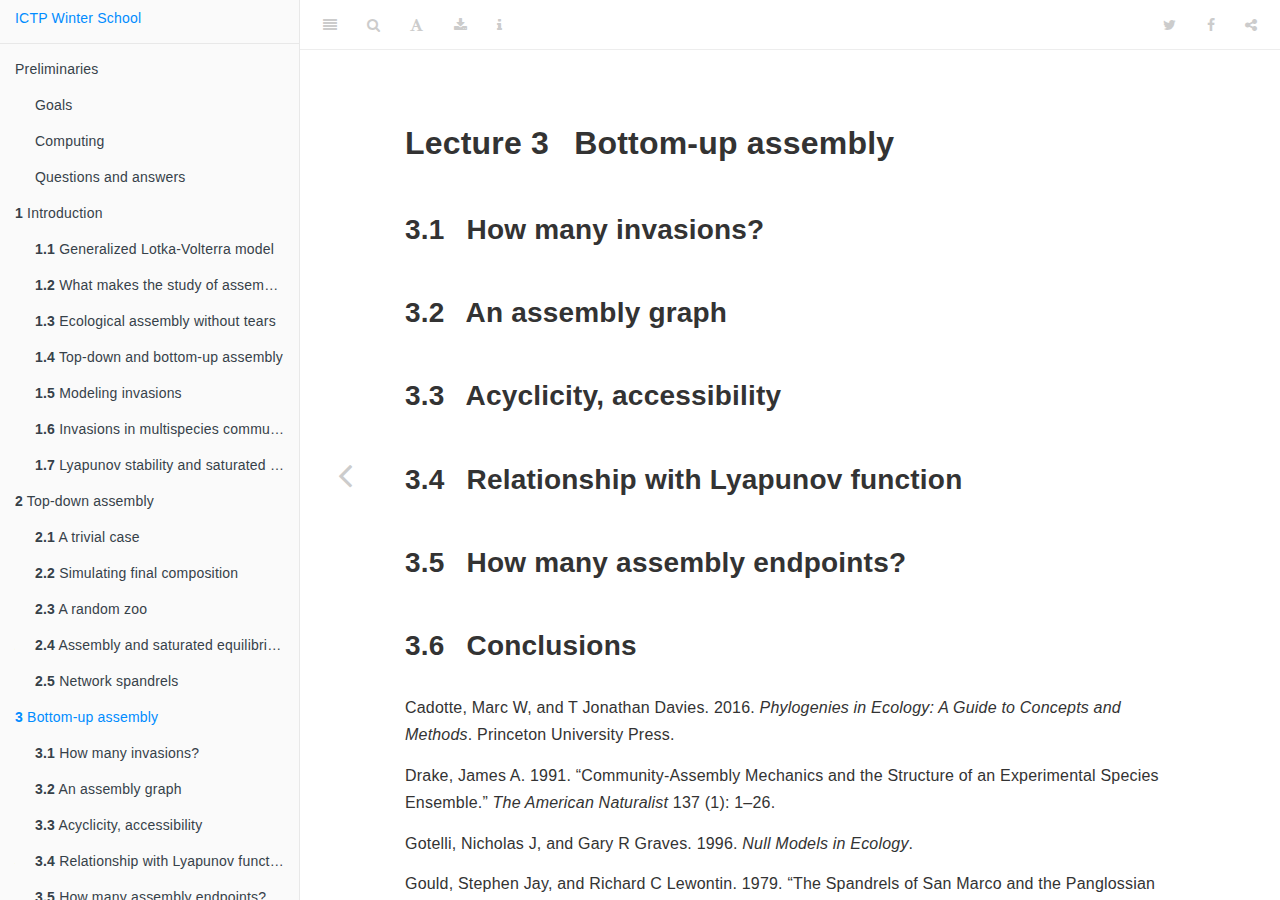
==== docs/bottom-up-assembly.html @ 62acf9df "Second lecture ready" ====
<!DOCTYPE html>
<html lang="" xml:lang="">
<head>

  <meta charset="utf-8" />
  <meta http-equiv="X-UA-Compatible" content="IE=edge" />
  <title>Lecture 3 Bottom-up assembly | Assembly of ecological communities: some theoretical explorations</title>
  <meta name="description" content="Lecture notes prepared for the ICTP Winter School on Quantitative Systems Biology: Quantitative Approaches in Ecosystem Ecology." />
  <meta name="generator" content="bookdown 0.18 and GitBook 2.6.7" />

  <meta property="og:title" content="Lecture 3 Bottom-up assembly | Assembly of ecological communities: some theoretical explorations" />
  <meta property="og:type" content="book" />
  
  
  <meta property="og:description" content="Lecture notes prepared for the ICTP Winter School on Quantitative Systems Biology: Quantitative Approaches in Ecosystem Ecology." />
  

  <meta name="twitter:card" content="summary" />
  <meta name="twitter:title" content="Lecture 3 Bottom-up assembly | Assembly of ecological communities: some theoretical explorations" />
  
  <meta name="twitter:description" content="Lecture notes prepared for the ICTP Winter School on Quantitative Systems Biology: Quantitative Approaches in Ecosystem Ecology." />
  

<meta name="author" content="Stefano Allesina" />


<meta name="date" content="2020-11-29" />

  <meta name="viewport" content="width=device-width, initial-scale=1" />
  <meta name="apple-mobile-web-app-capable" content="yes" />
  <meta name="apple-mobile-web-app-status-bar-style" content="black" />
  
  
<link rel="prev" href="top-down-assembly.html"/>

<script src="libs/jquery-2.2.3/jquery.min.js"></script>
<link href="libs/gitbook-2.6.7/css/style.css" rel="stylesheet" />
<link href="libs/gitbook-2.6.7/css/plugin-table.css" rel="stylesheet" />
<link href="libs/gitbook-2.6.7/css/plugin-bookdown.css" rel="stylesheet" />
<link href="libs/gitbook-2.6.7/css/plugin-highlight.css" rel="stylesheet" />
<link href="libs/gitbook-2.6.7/css/plugin-search.css" rel="stylesheet" />
<link href="libs/gitbook-2.6.7/css/plugin-fontsettings.css" rel="stylesheet" />
<link href="libs/gitbook-2.6.7/css/plugin-clipboard.css" rel="stylesheet" />











<style type="text/css">
code.sourceCode > span { display: inline-block; line-height: 1.25; }
code.sourceCode > span { color: inherit; text-decoration: inherit; }
code.sourceCode > span:empty { height: 1.2em; }
.sourceCode { overflow: visible; }
code.sourceCode { white-space: pre; position: relative; }
pre.sourceCode { margin: 0; }
@media screen {
div.sourceCode { overflow: auto; }
}
@media print {
code.sourceCode { white-space: pre-wrap; }
code.sourceCode > span { text-indent: -5em; padding-left: 5em; }
}
pre.numberSource code
  { counter-reset: source-line 0; }
pre.numberSource code > span
  { position: relative; left: -4em; counter-increment: source-line; }
pre.numberSource code > span > a:first-child::before
  { content: counter(source-line);
    position: relative; left: -1em; text-align: right; vertical-align: baseline;
    border: none; display: inline-block;
    -webkit-touch-callout: none; -webkit-user-select: none;
    -khtml-user-select: none; -moz-user-select: none;
    -ms-user-select: none; user-select: none;
    padding: 0 4px; width: 4em;
    color: #aaaaaa;
  }
pre.numberSource { margin-left: 3em; border-left: 1px solid #aaaaaa;  padding-left: 4px; }
div.sourceCode
  {   }
@media screen {
code.sourceCode > span > a:first-child::before { text-decoration: underline; }
}
code span.al { color: #ff0000; font-weight: bold; } /* Alert */
code span.an { color: #60a0b0; font-weight: bold; font-style: italic; } /* Annotation */
code span.at { color: #7d9029; } /* Attribute */
code span.bn { color: #40a070; } /* BaseN */
code span.bu { } /* BuiltIn */
code span.cf { color: #007020; font-weight: bold; } /* ControlFlow */
code span.ch { color: #4070a0; } /* Char */
code span.cn { color: #880000; } /* Constant */
code span.co { color: #60a0b0; font-style: italic; } /* Comment */
code span.cv { color: #60a0b0; font-weight: bold; font-style: italic; } /* CommentVar */
code span.do { color: #ba2121; font-style: italic; } /* Documentation */
code span.dt { color: #902000; } /* DataType */
code span.dv { color: #40a070; } /* DecVal */
code span.er { color: #ff0000; font-weight: bold; } /* Error */
code span.ex { } /* Extension */
code span.fl { color: #40a070; } /* Float */
code span.fu { color: #06287e; } /* Function */
code span.im { } /* Import */
code span.in { color: #60a0b0; font-weight: bold; font-style: italic; } /* Information */
code span.kw { color: #007020; font-weight: bold; } /* Keyword */
code span.op { color: #666666; } /* Operator */
code span.ot { color: #007020; } /* Other */
code span.pp { color: #bc7a00; } /* Preprocessor */
code span.sc { color: #4070a0; } /* SpecialChar */
code span.ss { color: #bb6688; } /* SpecialString */
code span.st { color: #4070a0; } /* String */
code span.va { color: #19177c; } /* Variable */
code span.vs { color: #4070a0; } /* VerbatimString */
code span.wa { color: #60a0b0; font-weight: bold; font-style: italic; } /* Warning */
</style>

<link rel="stylesheet" href="style.css" type="text/css" />
</head>

<body>



  <div class="book without-animation with-summary font-size-2 font-family-1" data-basepath=".">

    <div class="book-summary">
      <nav role="navigation">

<ul class="summary">
<li><a href="./">ICTP Winter School</a></li>

<li class="divider"></li>
<li class="chapter" data-level="" data-path="index.html"><a href="index.html"><i class="fa fa-check"></i>Preliminaries</a><ul>
<li class="chapter" data-level="" data-path="index.html"><a href="index.html#goals"><i class="fa fa-check"></i>Goals</a></li>
<li class="chapter" data-level="" data-path="index.html"><a href="index.html#computing"><i class="fa fa-check"></i>Computing</a></li>
<li class="chapter" data-level="" data-path="index.html"><a href="index.html#questions-and-answers"><i class="fa fa-check"></i>Questions and answers</a></li>
</ul></li>
<li class="chapter" data-level="1" data-path="intro.html"><a href="intro.html"><i class="fa fa-check"></i><b>1</b> Introduction</a><ul>
<li class="chapter" data-level="1.1" data-path="intro.html"><a href="intro.html#generalized-lotka-volterra-model"><i class="fa fa-check"></i><b>1.1</b> Generalized Lotka-Volterra model</a><ul>
<li class="chapter" data-level="1.1.1" data-path="intro.html"><a href="intro.html#coexistence-equilibrium"><i class="fa fa-check"></i><b>1.1.1</b> Coexistence equilibrium</a></li>
<li class="chapter" data-level="1.1.2" data-path="intro.html"><a href="intro.html#local-stability-of-the-coexistence-equilibrium"><i class="fa fa-check"></i><b>1.1.2</b> Local Stability of the coexistence equilibrium</a></li>
<li class="chapter" data-level="1.1.3" data-path="intro.html"><a href="intro.html#the-equilibrium-is-the-time-average"><i class="fa fa-check"></i><b>1.1.3</b> The equilibrium is the time-average</a></li>
<li class="chapter" data-level="1.1.4" data-path="intro.html"><a href="intro.html#lyapunov-diagonal-stability-and-global-stability"><i class="fa fa-check"></i><b>1.1.4</b> Lyapunov diagonal stability and global stability</a></li>
</ul></li>
<li class="chapter" data-level="1.2" data-path="intro.html"><a href="intro.html#what-makes-the-study-of-assembly-difficult"><i class="fa fa-check"></i><b>1.2</b> What makes the study of assembly difficult?</a></li>
<li class="chapter" data-level="1.3" data-path="intro.html"><a href="intro.html#ecological-assembly-without-tears"><i class="fa fa-check"></i><b>1.3</b> Ecological assembly without tears</a></li>
<li class="chapter" data-level="1.4" data-path="intro.html"><a href="intro.html#top-down-and-bottom-up-assembly"><i class="fa fa-check"></i><b>1.4</b> Top-down and bottom-up assembly</a></li>
<li class="chapter" data-level="1.5" data-path="intro.html"><a href="intro.html#modeling-invasions"><i class="fa fa-check"></i><b>1.5</b> Modeling invasions</a></li>
<li class="chapter" data-level="1.6" data-path="intro.html"><a href="intro.html#invasions-in-multispecies-communities"><i class="fa fa-check"></i><b>1.6</b> Invasions in multispecies communities</a></li>
<li class="chapter" data-level="1.7" data-path="intro.html"><a href="intro.html#lyapunov-stability-and-saturated-equilibria"><i class="fa fa-check"></i><b>1.7</b> Lyapunov stability and saturated equilibria</a></li>
</ul></li>
<li class="chapter" data-level="2" data-path="top-down-assembly.html"><a href="top-down-assembly.html"><i class="fa fa-check"></i><b>2</b> Top-down assembly</a><ul>
<li class="chapter" data-level="2.1" data-path="top-down-assembly.html"><a href="top-down-assembly.html#a-trivial-case"><i class="fa fa-check"></i><b>2.1</b> A trivial case</a></li>
<li class="chapter" data-level="2.2" data-path="top-down-assembly.html"><a href="top-down-assembly.html#simulating-final-composition"><i class="fa fa-check"></i><b>2.2</b> Simulating final composition</a></li>
<li class="chapter" data-level="2.3" data-path="top-down-assembly.html"><a href="top-down-assembly.html#a-random-zoo"><i class="fa fa-check"></i><b>2.3</b> A random zoo</a></li>
<li class="chapter" data-level="2.4" data-path="top-down-assembly.html"><a href="top-down-assembly.html#assembly-and-saturated-equilibrium"><i class="fa fa-check"></i><b>2.4</b> Assembly and saturated equilibrium</a></li>
<li class="chapter" data-level="2.5" data-path="top-down-assembly.html"><a href="top-down-assembly.html#network-spandrels"><i class="fa fa-check"></i><b>2.5</b> Network spandrels</a></li>
</ul></li>
<li class="chapter" data-level="3" data-path="bottom-up-assembly.html"><a href="bottom-up-assembly.html"><i class="fa fa-check"></i><b>3</b> Bottom-up assembly</a><ul>
<li class="chapter" data-level="3.1" data-path="bottom-up-assembly.html"><a href="bottom-up-assembly.html#how-many-invasions"><i class="fa fa-check"></i><b>3.1</b> How many invasions?</a></li>
<li class="chapter" data-level="3.2" data-path="bottom-up-assembly.html"><a href="bottom-up-assembly.html#an-assembly-graph"><i class="fa fa-check"></i><b>3.2</b> An assembly graph</a></li>
<li class="chapter" data-level="3.3" data-path="bottom-up-assembly.html"><a href="bottom-up-assembly.html#acyclicity-accessibility"><i class="fa fa-check"></i><b>3.3</b> Acyclicity, accessibility</a></li>
<li class="chapter" data-level="3.4" data-path="bottom-up-assembly.html"><a href="bottom-up-assembly.html#relationship-with-lyapunov-function"><i class="fa fa-check"></i><b>3.4</b> Relationship with Lyapunov function</a></li>
<li class="chapter" data-level="3.5" data-path="bottom-up-assembly.html"><a href="bottom-up-assembly.html#how-many-assembly-endpoints"><i class="fa fa-check"></i><b>3.5</b> How many assembly endpoints?</a></li>
<li class="chapter" data-level="3.6" data-path="bottom-up-assembly.html"><a href="bottom-up-assembly.html#conclusions"><i class="fa fa-check"></i><b>3.6</b> Conclusions</a></li>
</ul></li>
<li class="divider"></li>
<li><a href="https://github.com/rstudio/bookdown" target="blank">Published with bookdown</a></li>

</ul>

      </nav>
    </div>

    <div class="book-body">
      <div class="body-inner">
        <div class="book-header" role="navigation">
          <h1>
            <i class="fa fa-circle-o-notch fa-spin"></i><a href="./">Assembly of ecological communities: some theoretical explorations</a>
          </h1>
        </div>

        <div class="page-wrapper" tabindex="-1" role="main">
          <div class="page-inner">

            <section class="normal" id="section-">
<div id="bottom-up-assembly" class="section level1">
<h1><span class="header-section-number">Lecture 3</span> Bottom-up assembly</h1>
<div id="how-many-invasions" class="section level2">
<h2><span class="header-section-number">3.1</span> How many invasions?</h2>
</div>
<div id="an-assembly-graph" class="section level2">
<h2><span class="header-section-number">3.2</span> An assembly graph</h2>
</div>
<div id="acyclicity-accessibility" class="section level2">
<h2><span class="header-section-number">3.3</span> Acyclicity, accessibility</h2>
</div>
<div id="relationship-with-lyapunov-function" class="section level2">
<h2><span class="header-section-number">3.4</span> Relationship with Lyapunov function</h2>
</div>
<div id="how-many-assembly-endpoints" class="section level2">
<h2><span class="header-section-number">3.5</span> How many assembly endpoints?</h2>
</div>
<div id="conclusions" class="section level2">
<h2><span class="header-section-number">3.6</span> Conclusions</h2>

<div id="refs" class="references">
<div>
<p>Cadotte, Marc W, and T Jonathan Davies. 2016. <em>Phylogenies in Ecology: A Guide to Concepts and Methods</em>. Princeton University Press.</p>
</div>
<div>
<p>Drake, James A. 1991. “Community-Assembly Mechanics and the Structure of an Experimental Species Ensemble.” <em>The American Naturalist</em> 137 (1): 1–26.</p>
</div>
<div>
<p>Gotelli, Nicholas J, and Gary R Graves. 1996. <em>Null Models in Ecology</em>.</p>
</div>
<div>
<p>Gould, Stephen Jay, and Richard C Lewontin. 1979. “The Spandrels of San Marco and the Panglossian Paradigm: A Critique of the Adaptationist Programme.” <em>Proceedings of the Royal Society of London. Series B. Biological Sciences</em> 205 (1161): 581–98.</p>
</div>
<div>
<p>Hofbauer, Josef, and Karl Sigmund. 1998. <em>Evolutionary Games and Population Dynamics</em>. Cambridge University Press.</p>
</div>
<div>
<p>Hubbell, Stephen P. 2001. <em>The Unified Neutral Theory of Biodiversity and Biogeography</em>. Vol. 32. Princeton University Press.</p>
</div>
<div>
<p>Law, Richard, and R Daniel Morton. 1996. “Permanence and the Assembly of Ecological Communities.” <em>Ecology</em> 77 (3): 762–75.</p>
</div>
<div>
<p>Maynard, Daniel S, Carlos A Serván, and Stefano Allesina. 2018. “Network Spandrels Reflect Ecological Assembly.” <em>Ecology Letters</em> 21 (3): 324–34.</p>
</div>
<div>
<p>Morton, R Daniel, Richard Law, Stuart L Pimm, and James A Drake. 1996. “On Models for Assembling Ecological Communities.” <em>Oikos</em>, 493–99.</p>
</div>
<div>
<p>Serván, Carlos A, and Stefano Allesina. 2020. “Tractable Models of Ecological Assembly.” <em>bioRxiv</em>.</p>
</div>
<div>
<p>Serván, Carlos A, José A Capitán, Jacopo Grilli, Kent E Morrison, and Stefano Allesina. 2018. “Coexistence of Many Species in Random Ecosystems.” <em>Nature Ecology &amp; Evolution</em> 2 (8): 1237.</p>
</div>
<div>
<p>Solé, Ricard V, and Sergi Valverde. 2006. “Are Network Motifs the Spandrels of Cellular Complexity?” <em>Trends in Ecology &amp; Evolution</em> 21 (8): 419–22.</p>
</div>
</div>
</div>
</div>
            </section>

          </div>
        </div>
      </div>
<a href="top-down-assembly.html" class="navigation navigation-prev navigation-unique" aria-label="Previous page"><i class="fa fa-angle-left"></i></a>

    </div>
  </div>
<script src="libs/gitbook-2.6.7/js/app.min.js"></script>
<script src="libs/gitbook-2.6.7/js/lunr.js"></script>
<script src="libs/gitbook-2.6.7/js/clipboard.min.js"></script>
<script src="libs/gitbook-2.6.7/js/plugin-search.js"></script>
<script src="libs/gitbook-2.6.7/js/plugin-sharing.js"></script>
<script src="libs/gitbook-2.6.7/js/plugin-fontsettings.js"></script>
<script src="libs/gitbook-2.6.7/js/plugin-bookdown.js"></script>
<script src="libs/gitbook-2.6.7/js/jquery.highlight.js"></script>
<script src="libs/gitbook-2.6.7/js/plugin-clipboard.js"></script>
<script>
gitbook.require(["gitbook"], function(gitbook) {
gitbook.start({
"sharing": {
"github": false,
"facebook": true,
"twitter": true,
"linkedin": false,
"weibo": false,
"instapaper": false,
"vk": false,
"all": ["facebook", "twitter", "linkedin", "weibo", "instapaper"]
},
"fontsettings": {
"theme": "white",
"family": "sans",
"size": 2
},
"edit": {
"link": null,
"text": null
},
"history": {
"link": null,
"text": null
},
"view": {
"link": null,
"text": null
},
"download": ["ICTP_Winter_School.pdf", "ICTP_Winter_School.epub"],
"toc": {
"collapse": "subsection"
}
});
});
</script>

<!-- dynamically load mathjax for compatibility with self-contained -->
<script>
  (function () {
    var script = document.createElement("script");
    script.type = "text/javascript";
    var src = "true";
    if (src === "" || src === "true") src = "https://mathjax.rstudio.com/latest/MathJax.js?config=TeX-MML-AM_CHTML";
    if (location.protocol !== "file:")
      if (/^https?:/.test(src))
        src = src.replace(/^https?:/, '');
    script.src = src;
    document.getElementsByTagName("head")[0].appendChild(script);
  })();
</script>
</body>

</html>
---- docs/libs/gitbook-2.6.7/css/style.css ----
/*! normalize.css v2.1.0 | MIT License | git.io/normalize */img,legend{border:0}*,.fa{-webkit-font-smoothing:antialiased}.fa-ul>li,sub,sup{position:relative}.book .book-body .page-wrapper .page-inner section.normal hr:after,.book-langs-index .inner .languages:after,.buttons:after,.dropdown-menu .buttons:after{clear:both}body,html{-ms-text-size-adjust:100%;-webkit-text-size-adjust:100%}article,aside,details,figcaption,figure,footer,header,hgroup,main,nav,section,summary{display:block}audio,canvas,video{display:inline-block}.hidden,[hidden]{display:none}audio:not([controls]){display:none;height:0}html{font-family:sans-serif}body,figure{margin:0}a:focus{outline:dotted thin}a:active,a:hover{outline:0}h1{font-size:2em;margin:.67em 0}abbr[title]{border-bottom:1px dotted}b,strong{font-weight:700}dfn{font-style:italic}hr{-moz-box-sizing:content-box;box-sizing:content-box;height:0}mark{background:#ff0;color:#000}code,kbd,pre,samp{font-family:monospace,serif;font-size:1em}pre{white-space:pre-wrap}q{quotes:"\201C" "\201D" "\2018" "\2019"}small{font-size:80%}sub,sup{font-size:75%;line-height:0;vertical-align:baseline}sup{top:-.5em}sub{bottom:-.25em}svg:not(:root){overflow:hidden}fieldset{border:1px solid silver;margin:0 2px;padding:.35em .625em .75em}legend{padding:0}button,input,select,textarea{font-family:inherit;font-size:100%;margin:0}button,input{line-height:normal}button,select{text-transform:none}button,html input[type=button],input[type=reset],input[type=submit]{-webkit-appearance:button;cursor:pointer}button[disabled],html input[disabled]{cursor:default}input[type=checkbox],input[type=radio]{box-sizing:border-box;padding:0}input[type=search]{-webkit-appearance:textfield;-moz-box-sizing:content-box;-webkit-box-sizing:content-box;box-sizing:content-box}input[type=search]::-webkit-search-cancel-button{margin-right:10px;}button::-moz-focus-inner,input::-moz-focus-inner{border:0;padding:0}textarea{overflow:auto;vertical-align:top}table{border-collapse:collapse;border-spacing:0}/*!
 * Preboot v2
 *
 * Open sourced under MIT license by @mdo.
 * Some variables and mixins from Bootstrap (Apache 2 license).
 */.link-inherit,.link-inherit:focus,.link-inherit:hover{color:inherit}.fa,.fa-stack{display:inline-block}/*!
 *  Font Awesome 4.1.0 by @davegandy - http://fontawesome.io - @fontawesome
 *  License - http://fontawesome.io/license (Font: SIL OFL 1.1, CSS: MIT License)
 */@font-face{font-family:FontAwesome;src:url(./fontawesome/fontawesome-webfont.ttf?v=4.1.0) format('truetype');font-weight:400;font-style:normal}.fa{font-family:FontAwesome;font-style:normal;font-weight:400;line-height:1;-moz-osx-font-smoothing:grayscale}.book .book-header,.book .book-summary{font-family:"Helvetica Neue",Helvetica,Arial,sans-serif}.fa-lg{font-size:1.33333333em;line-height:.75em;vertical-align:-15%}.fa-2x{font-size:2em}.fa-3x{font-size:3em}.fa-4x{font-size:4em}.fa-5x{font-size:5em}.fa-fw{width:1.28571429em;text-align:center}.fa-ul{padding-left:0;margin-left:2.14285714em;list-style-type:none}.fa-li{position:absolute;left:-2.14285714em;width:2.14285714em;top:.14285714em;text-align:center}.fa-li.fa-lg{left:-1.85714286em}.fa-border{padding:.2em .25em .15em;border:.08em solid #eee;border-radius:.1em}.pull-right{float:right}.pull-left{float:left}.fa.pull-left{margin-right:.3em}.fa.pull-right{margin-left:.3em}.fa-spin{-webkit-animation:spin 2s infinite linear;-moz-animation:spin 2s infinite linear;-o-animation:spin 2s infinite linear;animation:spin 2s infinite linear}@-moz-keyframes spin{0%{-moz-transform:rotate(0)}100%{-moz-transform:rotate(359deg)}}@-webkit-keyframes spin{0%{-webkit-transform:rotate(0)}100%{-webkit-transform:rotate(359deg)}}@-o-keyframes spin{0%{-o-transform:rotate(0)}100%{-o-transform:rotate(359deg)}}@keyframes spin{0%{-webkit-transform:rotate(0);transform:rotate(0)}100%{-webkit-transform:rotate(359deg);transform:rotate(359deg)}}.fa-rotate-90{filter:progid:DXImageTransform.Microsoft.BasicImage(rotation=1);-webkit-transform:rotate(90deg);-moz-transform:rotate(90deg);-ms-transform:rotate(90deg);-o-transform:rotate(90deg);transform:rotate(90deg)}.fa-rotate-180{filter:progid:DXImageTransform.Microsoft.BasicImage(rotation=2);-webkit-transform:rotate(180deg);-moz-transform:rotate(180deg);-ms-transform:rotate(180deg);-o-transform:rotate(180deg);transform:rotate(180deg)}.fa-rotate-270{filter:progid:DXImageTransform.Microsoft.BasicImage(rotation=3);-webkit-transform:rotate(270deg);-moz-transform:rotate(270deg);-ms-transform:rotate(270deg);-o-transform:rotate(270deg);transform:rotate(270deg)}.fa-flip-horizontal{filter:progid:DXImageTransform.Microsoft.BasicImage(rotation=0, mirror=1);-webkit-transform:scale(-1,1);-moz-transform:scale(-1,1);-ms-transform:scale(-1,1);-o-transform:scale(-1,1);transform:scale(-1,1)}.fa-flip-vertical{filter:progid:DXImageTransform.Microsoft.BasicImage(rotation=2, mirror=1);-webkit-transform:scale(1,-1);-moz-transform:scale(1,-1);-ms-transform:scale(1,-1);-o-transform:scale(1,-1);transform:scale(1,-1)}.fa-stack{position:relative;width:2em;height:2em;line-height:2em;vertical-align:middle}.fa-stack-1x,.fa-stack-2x{position:absolute;left:0;width:100%;text-align:center}.fa-stack-1x{line-height:inherit}.fa-stack-2x{font-size:2em}.fa-inverse{color:#fff}.fa-glass:before{content:"\f000"}.fa-music:before{content:"\f001"}.fa-search:before{content:"\f002"}.fa-envelope-o:before{content:"\f003"}.fa-heart:before{content:"\f004"}.fa-star:before{content:"\f005"}.fa-star-o:before{content:"\f006"}.fa-user:before{content:"\f007"}.fa-film:before{content:"\f008"}.fa-th-large:before{content:"\f009"}.fa-th:before{content:"\f00a"}.fa-th-list:before{content:"\f00b"}.fa-check:before{content:"\f00c"}.fa-times:before{content:"\f00d"}.fa-search-plus:before{content:"\f00e"}.fa-search-minus:before{content:"\f010"}.fa-power-off:before{content:"\f011"}.fa-signal:before{content:"\f012"}.fa-cog:before,.fa-gear:before{content:"\f013"}.fa-trash-o:before{content:"\f014"}.fa-home:before{content:"\f015"}.fa-file-o:before{content:"\f016"}.fa-clock-o:before{content:"\f017"}.fa-road:before{content:"\f018"}.fa-download:before{content:"\f019"}.fa-arrow-circle-o-down:before{content:"\f01a"}.fa-arrow-circle-o-up:before{content:"\f01b"}.fa-inbox:before{content:"\f01c"}.fa-play-circle-o:before{content:"\f01d"}.fa-repeat:before,.fa-rotate-right:before{content:"\f01e"}.fa-refresh:before{content:"\f021"}.fa-list-alt:before{content:"\f022"}.fa-lock:before{content:"\f023"}.fa-flag:before{content:"\f024"}.fa-headphones:before{content:"\f025"}.fa-volume-off:before{content:"\f026"}.fa-volume-down:before{content:"\f027"}.fa-volume-up:before{content:"\f028"}.fa-qrcode:before{content:"\f029"}.fa-barcode:before{content:"\f02a"}.fa-tag:before{content:"\f02b"}.fa-tags:before{content:"\f02c"}.fa-book:before{content:"\f02d"}.fa-bookmark:before{content:"\f02e"}.fa-print:before{content:"\f02f"}.fa-camera:before{content:"\f030"}.fa-font:before{content:"\f031"}.fa-bold:before{content:"\f032"}.fa-italic:before{content:"\f033"}.fa-text-height:before{content:"\f034"}.fa-text-width:before{content:"\f035"}.fa-align-left:before{content:"\f036"}.fa-align-center:before{content:"\f037"}.fa-align-right:before{content:"\f038"}.fa-align-justify:before{content:"\f039"}.fa-list:before{content:"\f03a"}.fa-dedent:before,.fa-outdent:before{content:"\f03b"}.fa-indent:before{content:"\f03c"}.fa-video-camera:before{content:"\f03d"}.fa-image:before,.fa-photo:before,.fa-picture-o:before{content:"\f03e"}.fa-pencil:before{content:"\f040"}.fa-map-marker:before{content:"\f041"}.fa-adjust:before{content:"\f042"}.fa-tint:before{content:"\f043"}.fa-edit:before,.fa-pencil-square-o:before{content:"\f044"}.fa-share-square-o:before{content:"\f045"}.fa-check-square-o:before{content:"\f046"}.fa-arrows:before{content:"\f047"}.fa-step-backward:before{content:"\f048"}.fa-fast-backward:before{content:"\f049"}.fa-backward:before{content:"\f04a"}.fa-play:before{content:"\f04b"}.fa-pause:before{content:"\f04c"}.fa-stop:before{content:"\f04d"}.fa-forward:before{content:"\f04e"}.fa-fast-forward:before{content:"\f050"}.fa-step-forward:before{content:"\f051"}.fa-eject:before{content:"\f052"}.fa-chevron-left:before{content:"\f053"}.fa-chevron-right:before{content:"\f054"}.fa-plus-circle:before{content:"\f055"}.fa-minus-circle:before{content:"\f056"}.fa-times-circle:before{content:"\f057"}.fa-check-circle:before{content:"\f058"}.fa-question-circle:before{content:"\f059"}.fa-info-circle:before{content:"\f05a"}.fa-crosshairs:before{content:"\f05b"}.fa-times-circle-o:before{content:"\f05c"}.fa-check-circle-o:before{content:"\f05d"}.fa-ban:before{content:"\f05e"}.fa-arrow-left:before{content:"\f060"}.fa-arrow-right:before{content:"\f061"}.fa-arrow-up:before{content:"\f062"}.fa-arrow-down:before{content:"\f063"}.fa-mail-forward:before,.fa-share:before{content:"\f064"}.fa-expand:before{content:"\f065"}.fa-compress:before{content:"\f066"}.fa-plus:before{content:"\f067"}.fa-minus:before{content:"\f068"}.fa-asterisk:before{content:"\f069"}.fa-exclamation-circle:before{content:"\f06a"}.fa-gift:before{content:"\f06b"}.fa-leaf:before{content:"\f06c"}.fa-fire:before{content:"\f06d"}.fa-eye:before{content:"\f06e"}.fa-eye-slash:before{content:"\f070"}.fa-exclamation-triangle:before,.fa-warning:before{content:"\f071"}.fa-plane:before{content:"\f072"}.fa-calendar:before{content:"\f073"}.fa-random:before{content:"\f074"}.fa-comment:before{content:"\f075"}.fa-magnet:before{content:"\f076"}.fa-chevron-up:before{content:"\f077"}.fa-chevron-down:before{content:"\f078"}.fa-retweet:before{content:"\f079"}.fa-shopping-cart:before{content:"\f07a"}.fa-folder:before{content:"\f07b"}.fa-folder-open:before{content:"\f07c"}.fa-arrows-v:before{content:"\f07d"}.fa-arrows-h:before{content:"\f07e"}.fa-bar-chart-o:before{content:"\f080"}.fa-twitter-square:before{content:"\f081"}.fa-facebook-square:before{content:"\f082"}.fa-camera-retro:before{content:"\f083"}.fa-key:before{content:"\f084"}.fa-cogs:before,.fa-gears:before{content:"\f085"}.fa-comments:before{content:"\f086"}.fa-thumbs-o-up:before{content:"\f087"}.fa-thumbs-o-down:before{content:"\f088"}.fa-star-half:before{content:"\f089"}.fa-heart-o:before{content:"\f08a"}.fa-sign-out:before{content:"\f08b"}.fa-linkedin-square:before{content:"\f08c"}.fa-thumb-tack:before{content:"\f08d"}.fa-external-link:before{content:"\f08e"}.fa-sign-in:before{content:"\f090"}.fa-trophy:before{content:"\f091"}.fa-github-square:before{content:"\f092"}.fa-upload:before{content:"\f093"}.fa-lemon-o:before{content:"\f094"}.fa-phone:before{content:"\f095"}.fa-square-o:before{content:"\f096"}.fa-bookmark-o:before{content:"\f097"}.fa-phone-square:before{content:"\f098"}.fa-twitter:before{content:"\f099"}.fa-facebook:before{content:"\f09a"}.fa-github:before{content:"\f09b"}.fa-unlock:before{content:"\f09c"}.fa-credit-card:before{content:"\f09d"}.fa-rss:before{content:"\f09e"}.fa-hdd-o:before{content:"\f0a0"}.fa-bullhorn:before{content:"\f0a1"}.fa-bell:before{content:"\f0f3"}.fa-certificate:before{content:"\f0a3"}.fa-hand-o-right:before{content:"\f0a4"}.fa-hand-o-left:before{content:"\f0a5"}.fa-hand-o-up:before{content:"\f0a6"}.fa-hand-o-down:before{content:"\f0a7"}.fa-arrow-circle-left:before{content:"\f0a8"}.fa-arrow-circle-right:before{content:"\f0a9"}.fa-arrow-circle-up:before{content:"\f0aa"}.fa-arrow-circle-down:before{content:"\f0ab"}.fa-globe:before{content:"\f0ac"}.fa-wrench:before{content:"\f0ad"}.fa-tasks:before{content:"\f0ae"}.fa-filter:before{content:"\f0b0"}.fa-briefcase:before{content:"\f0b1"}.fa-arrows-alt:before{content:"\f0b2"}.fa-group:before,.fa-users:before{content:"\f0c0"}.fa-chain:before,.fa-link:before{content:"\f0c1"}.fa-cloud:before{content:"\f0c2"}.fa-flask:before{content:"\f0c3"}.fa-cut:before,.fa-scissors:before{content:"\f0c4"}.fa-copy:before,.fa-files-o:before{content:"\f0c5"}.fa-paperclip:before{content:"\f0c6"}.fa-floppy-o:before,.fa-save:before{content:"\f0c7"}.fa-square:before{content:"\f0c8"}.fa-bars:before,.fa-navicon:before,.fa-reorder:before{content:"\f0c9"}.fa-list-ul:before{content:"\f0ca"}.fa-list-ol:before{content:"\f0cb"}.fa-strikethrough:before{content:"\f0cc"}.fa-underline:before{content:"\f0cd"}.fa-table:before{content:"\f0ce"}.fa-magic:before{content:"\f0d0"}.fa-truck:before{content:"\f0d1"}.fa-pinterest:before{content:"\f0d2"}.fa-pinterest-square:before{content:"\f0d3"}.fa-google-plus-square:before{content:"\f0d4"}.fa-google-plus:before{content:"\f0d5"}.fa-money:before{content:"\f0d6"}.fa-caret-down:before{content:"\f0d7"}.fa-caret-up:before{content:"\f0d8"}.fa-caret-left:before{content:"\f0d9"}.fa-caret-right:before{content:"\f0da"}.fa-columns:before{content:"\f0db"}.fa-sort:before,.fa-unsorted:before{content:"\f0dc"}.fa-sort-desc:before,.fa-sort-down:before{content:"\f0dd"}.fa-sort-asc:before,.fa-sort-up:before{content:"\f0de"}.fa-envelope:before{content:"\f0e0"}.fa-linkedin:before{content:"\f0e1"}.fa-rotate-left:before,.fa-undo:before{content:"\f0e2"}.fa-gavel:before,.fa-legal:before{content:"\f0e3"}.fa-dashboard:before,.fa-tachometer:before{content:"\f0e4"}.fa-comment-o:before{content:"\f0e5"}.fa-comments-o:before{content:"\f0e6"}.fa-bolt:before,.fa-flash:before{content:"\f0e7"}.fa-sitemap:before{content:"\f0e8"}.fa-umbrella:before{content:"\f0e9"}.fa-clipboard:before,.fa-paste:before{content:"\f0ea"}.fa-lightbulb-o:before{content:"\f0eb"}.fa-exchange:before{content:"\f0ec"}.fa-cloud-download:before{content:"\f0ed"}.fa-cloud-upload:before{content:"\f0ee"}.fa-user-md:before{content:"\f0f0"}.fa-stethoscope:before{content:"\f0f1"}.fa-suitcase:before{content:"\f0f2"}.fa-bell-o:before{content:"\f0a2"}.fa-coffee:before{content:"\f0f4"}.fa-cutlery:before{content:"\f0f5"}.fa-file-text-o:before{content:"\f0f6"}.fa-building-o:before{content:"\f0f7"}.fa-hospital-o:before{content:"\f0f8"}.fa-ambulance:before{content:"\f0f9"}.fa-medkit:before{content:"\f0fa"}.fa-fighter-jet:before{content:"\f0fb"}.fa-beer:before{content:"\f0fc"}.fa-h-square:before{content:"\f0fd"}.fa-plus-square:before{content:"\f0fe"}.fa-angle-double-left:before{content:"\f100"}.fa-angle-double-right:before{content:"\f101"}.fa-angle-double-up:before{content:"\f102"}.fa-angle-double-down:before{content:"\f103"}.fa-angle-left:before{content:"\f104"}.fa-angle-right:before{content:"\f105"}.fa-angle-up:before{content:"\f106"}.fa-angle-down:before{content:"\f107"}.fa-desktop:before{content:"\f108"}.fa-laptop:before{content:"\f109"}.fa-tablet:before{content:"\f10a"}.fa-mobile-phone:before,.fa-mobile:before{content:"\f10b"}.fa-circle-o:before{content:"\f10c"}.fa-quote-left:before{content:"\f10d"}.fa-quote-right:before{content:"\f10e"}.fa-spinner:before{content:"\f110"}.fa-circle:before{content:"\f111"}.fa-mail-reply:before,.fa-reply:before{content:"\f112"}.fa-github-alt:before{content:"\f113"}.fa-folder-o:before{content:"\f114"}.fa-folder-open-o:before{content:"\f115"}.fa-smile-o:before{content:"\f118"}.fa-frown-o:before{content:"\f119"}.fa-meh-o:before{content:"\f11a"}.fa-gamepad:before{content:"\f11b"}.fa-keyboard-o:before{content:"\f11c"}.fa-flag-o:before{content:"\f11d"}.fa-flag-checkered:before{content:"\f11e"}.fa-terminal:before{content:"\f120"}.fa-code:before{content:"\f121"}.fa-mail-reply-all:before,.fa-reply-all:before{content:"\f122"}.fa-star-half-empty:before,.fa-star-half-full:before,.fa-star-half-o:before{content:"\f123"}.fa-location-arrow:before{content:"\f124"}.fa-crop:before{content:"\f125"}.fa-code-fork:before{content:"\f126"}.fa-chain-broken:before,.fa-unlink:before{content:"\f127"}.fa-question:before{content:"\f128"}.fa-info:before{content:"\f129"}.fa-exclamation:before{content:"\f12a"}.fa-superscript:before{content:"\f12b"}.fa-subscript:before{content:"\f12c"}.fa-eraser:before{content:"\f12d"}.fa-puzzle-piece:before{content:"\f12e"}.fa-microphone:before{content:"\f130"}.fa-microphone-slash:before{content:"\f131"}.fa-shield:before{content:"\f132"}.fa-calendar-o:before{content:"\f133"}.fa-fire-extinguisher:before{content:"\f134"}.fa-rocket:before{content:"\f135"}.fa-maxcdn:before{content:"\f136"}.fa-chevron-circle-left:before{content:"\f137"}.fa-chevron-circle-right:before{content:"\f138"}.fa-chevron-circle-up:before{content:"\f139"}.fa-chevron-circle-down:before{content:"\f13a"}.fa-html5:before{content:"\f13b"}.fa-css3:before{content:"\f13c"}.fa-anchor:before{content:"\f13d"}.fa-unlock-alt:before{content:"\f13e"}.fa-bullseye:before{content:"\f140"}.fa-ellipsis-h:before{content:"\f141"}.fa-ellipsis-v:before{content:"\f142"}.fa-rss-square:before{content:"\f143"}.fa-play-circle:before{content:"\f144"}.fa-ticket:before{content:"\f145"}.fa-minus-square:before{content:"\f146"}.fa-minus-square-o:before{content:"\f147"}.fa-level-up:before{content:"\f148"}.fa-level-down:before{content:"\f149"}.fa-check-square:before{content:"\f14a"}.fa-pencil-square:before{content:"\f14b"}.fa-external-link-square:before{content:"\f14c"}.fa-share-square:before{content:"\f14d"}.fa-compass:before{content:"\f14e"}.fa-caret-square-o-down:before,.fa-toggle-down:before{content:"\f150"}.fa-caret-square-o-up:before,.fa-toggle-up:before{content:"\f151"}.fa-caret-square-o-right:before,.fa-toggle-right:before{content:"\f152"}.fa-eur:before,.fa-euro:before{content:"\f153"}.fa-gbp:before{content:"\f154"}.fa-dollar:before,.fa-usd:before{content:"\f155"}.fa-inr:before,.fa-rupee:before{content:"\f156"}.fa-cny:before,.fa-jpy:before,.fa-rmb:before,.fa-yen:before{content:"\f157"}.fa-rouble:before,.fa-rub:before,.fa-ruble:before{content:"\f158"}.fa-krw:before,.fa-won:before{content:"\f159"}.fa-bitcoin:before,.fa-btc:before{content:"\f15a"}.fa-file:before{content:"\f15b"}.fa-file-text:before{content:"\f15c"}.fa-sort-alpha-asc:before{content:"\f15d"}.fa-sort-alpha-desc:before{content:"\f15e"}.fa-sort-amount-asc:before{content:"\f160"}.fa-sort-amount-desc:before{content:"\f161"}.fa-sort-numeric-asc:before{content:"\f162"}.fa-sort-numeric-desc:before{content:"\f163"}.fa-thumbs-up:before{content:"\f164"}.fa-thumbs-down:before{content:"\f165"}.fa-youtube-square:before{content:"\f166"}.fa-youtube:before{content:"\f167"}.fa-xing:before{content:"\f168"}.fa-xing-square:before{content:"\f169"}.fa-youtube-play:before{content:"\f16a"}.fa-dropbox:before{content:"\f16b"}.fa-stack-overflow:before{content:"\f16c"}.fa-instagram:before{content:"\f16d"}.fa-flickr:before{content:"\f16e"}.fa-adn:before{content:"\f170"}.fa-bitbucket:before{content:"\f171"}.fa-bitbucket-square:before{content:"\f172"}.fa-tumblr:before{content:"\f173"}.fa-tumblr-square:before{content:"\f174"}.fa-long-arrow-down:before{content:"\f175"}.fa-long-arrow-up:before{content:"\f176"}.fa-long-arrow-left:before{content:"\f177"}.fa-long-arrow-right:before{content:"\f178"}.fa-apple:before{content:"\f179"}.fa-windows:before{content:"\f17a"}.fa-android:before{content:"\f17b"}.fa-linux:before{content:"\f17c"}.fa-dribbble:before{content:"\f17d"}.fa-skype:before{content:"\f17e"}.fa-foursquare:before{content:"\f180"}.fa-trello:before{content:"\f181"}.fa-female:before{content:"\f182"}.fa-male:before{content:"\f183"}.fa-gittip:before{content:"\f184"}.fa-sun-o:before{content:"\f185"}.fa-moon-o:before{content:"\f186"}.fa-archive:before{content:"\f187"}.fa-bug:before{content:"\f188"}.fa-vk:before{content:"\f189"}.fa-weibo:before{content:"\f18a"}.fa-renren:before{content:"\f18b"}.fa-pagelines:before{content:"\f18c"}.fa-stack-exchange:before{content:"\f18d"}.fa-arrow-circle-o-right:before{content:"\f18e"}.fa-arrow-circle-o-left:before{content:"\f190"}.fa-caret-square-o-left:before,.fa-toggle-left:before{content:"\f191"}.fa-dot-circle-o:before{content:"\f192"}.fa-wheelchair:before{content:"\f193"}.fa-vimeo-square:before{content:"\f194"}.fa-try:before,.fa-turkish-lira:before{content:"\f195"}.fa-plus-square-o:before{content:"\f196"}.fa-space-shuttle:before{content:"\f197"}.fa-slack:before{content:"\f198"}.fa-envelope-square:before{content:"\f199"}.fa-wordpress:before{content:"\f19a"}.fa-openid:before{content:"\f19b"}.fa-bank:before,.fa-institution:before,.fa-university:before{content:"\f19c"}.fa-graduation-cap:before,.fa-mortar-board:before{content:"\f19d"}.fa-yahoo:before{content:"\f19e"}.fa-google:before{content:"\f1a0"}.fa-reddit:before{content:"\f1a1"}.fa-reddit-square:before{content:"\f1a2"}.fa-stumbleupon-circle:before{content:"\f1a3"}.fa-stumbleupon:before{content:"\f1a4"}.fa-delicious:before{content:"\f1a5"}.fa-digg:before{content:"\f1a6"}.fa-pied-piper-square:before,.fa-pied-piper:before{content:"\f1a7"}.fa-pied-piper-alt:before{content:"\f1a8"}.fa-drupal:before{content:"\f1a9"}.fa-joomla:before{content:"\f1aa"}.fa-language:before{content:"\f1ab"}.fa-fax:before{content:"\f1ac"}.fa-building:before{content:"\f1ad"}.fa-child:before{content:"\f1ae"}.fa-paw:before{content:"\f1b0"}.fa-spoon:before{content:"\f1b1"}.fa-cube:before{content:"\f1b2"}.fa-cubes:before{content:"\f1b3"}.fa-behance:before{content:"\f1b4"}.fa-behance-square:before{content:"\f1b5"}.fa-steam:before{content:"\f1b6"}.fa-steam-square:before{content:"\f1b7"}.fa-recycle:before{content:"\f1b8"}.fa-automobile:before,.fa-car:before{content:"\f1b9"}.fa-cab:before,.fa-taxi:before{content:"\f1ba"}.fa-tree:before{content:"\f1bb"}.fa-spotify:before{content:"\f1bc"}.fa-deviantart:before{content:"\f1bd"}.fa-soundcloud:before{content:"\f1be"}.fa-database:before{content:"\f1c0"}.fa-file-pdf-o:before{content:"\f1c1"}.fa-file-word-o:before{content:"\f1c2"}.fa-file-excel-o:before{content:"\f1c3"}.fa-file-powerpoint-o:before{content:"\f1c4"}.fa-file-image-o:before,.fa-file-photo-o:before,.fa-file-picture-o:before{content:"\f1c5"}.fa-file-archive-o:before,.fa-file-zip-o:before{content:"\f1c6"}.fa-file-audio-o:before,.fa-file-sound-o:before{content:"\f1c7"}.fa-file-movie-o:before,.fa-file-video-o:before{content:"\f1c8"}.fa-file-code-o:before{content:"\f1c9"}.fa-vine:before{content:"\f1ca"}.fa-codepen:before{content:"\f1cb"}.fa-jsfiddle:before{content:"\f1cc"}.fa-life-bouy:before,.fa-life-ring:before,.fa-life-saver:before,.fa-support:before{content:"\f1cd"}.fa-circle-o-notch:before{content:"\f1ce"}.fa-ra:before,.fa-rebel:before{content:"\f1d0"}.fa-empire:before,.fa-ge:before{content:"\f1d1"}.fa-git-square:before{content:"\f1d2"}.fa-git:before{content:"\f1d3"}.fa-hacker-news:before{content:"\f1d4"}.fa-tencent-weibo:before{content:"\f1d5"}.fa-qq:before{content:"\f1d6"}.fa-wechat:before,.fa-weixin:before{content:"\f1d7"}.fa-paper-plane:before,.fa-send:before{content:"\f1d8"}.fa-paper-plane-o:before,.fa-send-o:before{content:"\f1d9"}.fa-history:before{content:"\f1da"}.fa-circle-thin:before{content:"\f1db"}.fa-header:before{content:"\f1dc"}.fa-paragraph:before{content:"\f1dd"}.fa-sliders:before{content:"\f1de"}.fa-share-alt:before{content:"\f1e0"}.fa-share-alt-square:before{content:"\f1e1"}.fa-bomb:before{content:"\f1e2"}.book-langs-index{width:100%;height:100%;padding:40px 0;margin:0;overflow:auto}@media (max-width:600px){.book-langs-index{padding:0}}.book-langs-index .inner{max-width:600px;width:100%;margin:0 auto;padding:30px;background:#fff;border-radius:3px}.book-langs-index .inner h3{margin:0}.book-langs-index .inner .languages{list-style:none;padding:20px 30px;margin-top:20px;border-top:1px solid #eee}.book-langs-index .inner .languages:after,.book-langs-index .inner .languages:before{content:" ";display:table;line-height:0}.book-langs-index .inner .languages li{width:50%;float:left;padding:10px 5px;font-size:16px}@media (max-width:600px){.book-langs-index .inner .languages li{width:100%;max-width:100%}}.book .book-header{overflow:visible;height:50px;padding:0 8px;z-index:2;font-size:.85em;color:#7e888b;background:0 0}.book .book-header .btn{display:block;height:50px;padding:0 15px;border-bottom:none;color:#ccc;text-transform:uppercase;line-height:50px;-webkit-box-shadow:none!important;box-shadow:none!important;position:relative;font-size:14px}.book .book-header .btn:hover{position:relative;text-decoration:none;color:#444;background:0 0}.book .book-header h1{margin:0;font-size:20px;font-weight:200;text-align:center;line-height:50px;opacity:0;padding-left:200px;padding-right:200px;-webkit-transition:opacity .2s ease;-moz-transition:opacity .2s ease;-o-transition:opacity .2s ease;transition:opacity .2s ease;overflow:hidden;text-overflow:ellipsis;white-space:nowrap}.book .book-header h1 a,.book .book-header h1 a:hover{color:inherit;text-decoration:none}@media (max-width:1000px){.book .book-header h1{display:none}}.book .book-header h1 i{display:none}.book .book-header:hover h1{opacity:1}.book.is-loading .book-header h1 i{display:inline-block}.book.is-loading .book-header h1 a{display:none}.dropdown{position:relative}.dropdown-menu{position:absolute;top:100%;left:0;z-index:100;display:none;float:left;min-width:160px;padding:0;margin:2px 0 0;list-style:none;font-size:14px;background-color:#fafafa;border:1px solid rgba(0,0,0,.07);border-radius:1px;-webkit-box-shadow:0 6px 12px rgba(0,0,0,.175);box-shadow:0 6px 12px rgba(0,0,0,.175);background-clip:padding-box}.dropdown-menu.open{display:block}.dropdown-menu.dropdown-left{left:auto;right:4%}.dropdown-menu.dropdown-left .dropdown-caret{right:14px;left:auto}.dropdown-menu .dropdown-caret{position:absolute;top:-8px;left:14px;width:18px;height:10px;float:left;overflow:hidden}.dropdown-menu .dropdown-caret .caret-inner,.dropdown-menu .dropdown-caret .caret-outer{display:inline-block;top:0;border-left:9px solid transparent;border-right:9px solid transparent;position:absolute}.dropdown-menu .dropdown-caret .caret-outer{border-bottom:9px solid rgba(0,0,0,.1);height:auto;left:0;width:auto;margin-left:-1px}.dropdown-menu .dropdown-caret .caret-inner{margin-top:-1px;top:1px;border-bottom:9px solid #fafafa}.dropdown-menu .buttons{border-bottom:1px solid rgba(0,0,0,.07)}.dropdown-menu .buttons:after,.dropdown-menu .buttons:before{content:" ";display:table;line-height:0}.dropdown-menu .buttons:last-child{border-bottom:none}.dropdown-menu .buttons .button{border:0;background-color:transparent;color:#a6a6a6;width:100%;text-align:center;float:left;line-height:1.42857143;padding:8px 4px}.alert,.dropdown-menu .buttons .button:hover{color:#444}.dropdown-menu .buttons .button:focus,.dropdown-menu .buttons .button:hover{outline:0}.dropdown-menu .buttons .button.size-2{width:50%}.dropdown-menu .buttons .button.size-3{width:33%}.alert{padding:15px;margin-bottom:20px;background:#eee;border-bottom:5px solid #ddd}.alert-success{background:#dff0d8;border-color:#d6e9c6;color:#3c763d}.alert-info{background:#d9edf7;border-color:#bce8f1;color:#31708f}.alert-danger{background:#f2dede;border-color:#ebccd1;color:#a94442}.alert-warning{background:#fcf8e3;border-color:#faebcc;color:#8a6d3b}.book .book-summary{position:absolute;top:0;left:-300px;bottom:0;z-index:1;width:300px;color:#364149;background:#fafafa;border-right:1px solid rgba(0,0,0,.07);-webkit-transition:left 250ms ease;-moz-transition:left 250ms ease;-o-transition:left 250ms ease;transition:left 250ms ease}.book .book-summary ul.summary{position:absolute;top:0;left:0;right:0;bottom:0;overflow-y:auto;list-style:none;margin:0;padding:0;-webkit-transition:top .5s ease;-moz-transition:top .5s ease;-o-transition:top .5s ease;transition:top .5s ease}.book .book-summary ul.summary li{list-style:none}.book .book-summary ul.summary li.divider{height:1px;margin:7px 0;overflow:hidden;background:rgba(0,0,0,.07)}.book .book-summary ul.summary li i.fa-check{display:none;position:absolute;right:9px;top:16px;font-size:9px;color:#3c3}.book .book-summary ul.summary li.done>a{color:#364149;font-weight:400}.book .book-summary ul.summary li.done>a i{display:inline}.book .book-summary ul.summary li a,.book .book-summary ul.summary li span{display:block;padding:10px 15px;border-bottom:none;color:#364149;background:0 0;text-overflow:ellipsis;overflow:hidden;white-space:nowrap;position:relative}.book .book-summary ul.summary li span{cursor:not-allowed;opacity:.3;filter:alpha(opacity=30)}.book .book-summary ul.summary li a:hover,.book .book-summary ul.summary li.active>a{color:#008cff;background:0 0;text-decoration:none}.book .book-summary ul.summary li ul{padding-left:20px}@media (max-width:600px){.book .book-summary{width:calc(100% - 60px);bottom:0;left:-100%}}.book.with-summary .book-summary{left:0}.book.without-animation .book-summary{-webkit-transition:none!important;-moz-transition:none!important;-o-transition:none!important;transition:none!important}.book{position:relative;width:100%;height:100%}.book .book-body,.book .book-body .body-inner{position:absolute;top:0;left:0;overflow-y:auto;bottom:0;right:0}.book .book-body{color:#000;background:#fff;-webkit-transition:left 250ms ease;-moz-transition:left 250ms ease;-o-transition:left 250ms ease;transition:left 250ms ease}.book .book-body .page-wrapper{position:relative;outline:0}.book .book-body .page-wrapper .page-inner{max-width:800px;margin:0 auto;padding:20px 0 40px}.book .book-body .page-wrapper .page-inner section{margin:0;padding:5px 15px;background:#fff;border-radius:2px;line-height:1.7;font-size:1.6rem}.book .book-body .page-wrapper .page-inner .btn-group .btn{border-radius:0;background:#eee;border:0}@media (max-width:1240px){.book .book-body{-webkit-transition:-webkit-transform 250ms ease;-moz-transition:-moz-transform 250ms ease;-o-transition:-o-transform 250ms ease;transition:transform 250ms ease;padding-bottom:20px}.book .book-body .body-inner{position:static;min-height:calc(100% - 50px)}}@media (min-width:600px){.book.with-summary .book-body{left:300px}}@media (max-width:600px){.book.with-summary{overflow:hidden}.book.with-summary .book-body{-webkit-transform:translate(calc(100% - 60px),0);-moz-transform:translate(calc(100% - 60px),0);-ms-transform:translate(calc(100% - 60px),0);-o-transform:translate(calc(100% - 60px),0);transform:translate(calc(100% - 60px),0)}}.book.without-animation .book-body{-webkit-transition:none!important;-moz-transition:none!important;-o-transition:none!important;transition:none!important}.buttons:after,.buttons:before{content:" ";display:table;line-height:0}.button{border:0;background:#eee;color:#666;width:100%;text-align:center;float:left;line-height:1.42857143;padding:8px 4px}.button:hover{color:#444}.button:focus,.button:hover{outline:0}.button.size-2{width:50%}.button.size-3{width:33%}.book .book-body .page-wrapper .page-inner section{display:none}.book .book-body .page-wrapper .page-inner section.normal{display:block;word-wrap:break-word;overflow:hidden;color:#333;line-height:1.7;text-size-adjust:100%;-ms-text-size-adjust:100%;-webkit-text-size-adjust:100%;-moz-text-size-adjust:100%}.book .book-body .page-wrapper .page-inner section.normal *{box-sizing:border-box;-webkit-box-sizing:border-box;}.book .book-body .page-wrapper .page-inner section.normal>:first-child{margin-top:0!important}.book .book-body .page-wrapper .page-inner section.normal>:last-child{margin-bottom:0!important}.book .book-body .page-wrapper .page-inner section.normal blockquote,.book .book-body .page-wrapper .page-inner section.normal code,.book .book-body .page-wrapper .page-inner section.normal figure,.book .book-body .page-wrapper .page-inner section.normal img,.book .book-body .page-wrapper .page-inner section.normal pre,.book .book-body .page-wrapper .page-inner section.normal table,.book .book-body .page-wrapper .page-inner section.normal tr{page-break-inside:avoid}.book .book-body .page-wrapper .page-inner section.normal h2,.book .book-body .page-wrapper .page-inner section.normal h3,.book .book-body .page-wrapper .page-inner section.normal h4,.book .book-body .page-wrapper .page-inner section.normal h5,.book .book-body .page-wrapper .page-inner section.normal p{orphans:3;widows:3}.book .book-body .page-wrapper .page-inner section.normal h1,.book .book-body .page-wrapper .page-inner section.normal h2,.book .book-body .page-wrapper .page-inner section.normal h3,.book .book-body .page-wrapper .page-inner section.normal h4,.book .book-body .page-wrapper .page-inner section.normal h5{page-break-after:avoid}.book .book-body .page-wrapper .page-inner section.normal b,.book .book-body .page-wrapper .page-inner section.normal strong{font-weight:700}.book .book-body .page-wrapper .page-inner section.normal em{font-style:italic}.book .book-body .page-wrapper .page-inner section.normal blockquote,.book .book-body .page-wrapper .page-inner section.normal dl,.book .book-body .page-wrapper .page-inner section.normal ol,.book .book-body .page-wrapper .page-inner section.normal p,.book .book-body .page-wrapper .page-inner section.normal table,.book .book-body .page-wrapper .page-inner section.normal ul{margin-top:0;margin-bottom:.85em}.book .book-body .page-wrapper .page-inner section.normal a{color:#4183c4;text-decoration:none;background:0 0}.book .book-body .page-wrapper .page-inner section.normal a:active,.book .book-body .page-wrapper .page-inner section.normal a:focus,.book .book-body .page-wrapper .page-inner section.normal a:hover{outline:0;text-decoration:underline}.book .book-body .page-wrapper .page-inner section.normal img{border:0;max-width:100%}.book .book-body .page-wrapper .page-inner section.normal hr{height:4px;padding:0;margin:1.7em 0;overflow:hidden;background-color:#e7e7e7;border:none}.book .book-body .page-wrapper .page-inner section.normal hr:after,.book .book-body .page-wrapper .page-inner section.normal hr:before{display:table;content:" "}.book .book-body .page-wrapper .page-inner section.normal h1,.book .book-body .page-wrapper .page-inner section.normal h2,.book .book-body .page-wrapper .page-inner section.normal h3,.book .book-body .page-wrapper .page-inner section.normal h4,.book .book-body .page-wrapper .page-inner section.normal h5,.book .book-body .page-wrapper .page-inner section.normal h6{margin-top:1.275em;margin-bottom:.85em;}.book .book-body .page-wrapper .page-inner section.normal h1{font-size:2em}.book .book-body .page-wrapper .page-inner section.normal h2{font-size:1.75em}.book .book-body .page-wrapper .page-inner section.normal h3{font-size:1.5em}.book .book-body .page-wrapper .page-inner section.normal h4{font-size:1.25em}.book .book-body .page-wrapper .page-inner section.normal h5{font-size:1em}.book .book-body .page-wrapper .page-inner section.normal h6{font-size:1em;color:#777}.book .book-body .page-wrapper .page-inner section.normal code,.book .book-body .page-wrapper .page-inner section.normal pre{font-family:Consolas,"Liberation Mono",Menlo,Courier,monospace;direction:ltr;border:none;color:inherit}.book .book-body .page-wrapper .page-inner section.normal pre{overflow:auto;word-wrap:normal;margin:0 0 1.275em;padding:.85em 1em;background:#f7f7f7}.book .book-body .page-wrapper .page-inner section.normal pre>code{display:inline;max-width:initial;padding:0;margin:0;overflow:initial;line-height:inherit;font-size:.85em;white-space:pre;background:0 0}.book .book-body .page-wrapper .page-inner section.normal pre>code:after,.book .book-body .page-wrapper .page-inner section.normal pre>code:before{content:normal}.book .book-body .page-wrapper .page-inner section.normal code{padding:.2em;margin:0;font-size:.85em;background-color:#f7f7f7}.book .book-body .page-wrapper .page-inner section.normal code:after,.book .book-body .page-wrapper .page-inner section.normal code:before{letter-spacing:-.2em;content:"\00a0"}.book .book-body .page-wrapper .page-inner section.normal ol,.book .book-body .page-wrapper .page-inner section.normal ul{padding:0 0 0 2em;margin:0 0 .85em}.book .book-body .page-wrapper .page-inner section.normal ol ol,.book .book-body .page-wrapper .page-inner section.normal ol ul,.book .book-body .page-wrapper .page-inner section.normal ul ol,.book .book-body .page-wrapper .page-inner section.normal ul ul{margin-top:0;margin-bottom:0}.book .book-body .page-wrapper .page-inner section.normal ol ol{list-style-type:lower-roman}.book .book-body .page-wrapper .page-inner section.normal blockquote{margin:0 0 .85em;padding:0 15px;opacity:0.75;border-left:4px solid #dcdcdc}.book .book-body .page-wrapper .page-inner section.normal blockquote:first-child{margin-top:0}.book .book-body .page-wrapper .page-inner section.normal blockquote:last-child{margin-bottom:0}.book .book-body .page-wrapper .page-inner section.normal dl{padding:0}.book .book-body .page-wrapper .page-inner section.normal dl dt{padding:0;margin-top:.85em;font-style:italic;font-weight:700}.book .book-body .page-wrapper .page-inner section.normal dl dd{padding:0 .85em;margin-bottom:.85em}.book .book-body .page-wrapper .page-inner section.normal dd{margin-left:0}.book .book-body .page-wrapper .page-inner section.normal .glossary-term{cursor:help;text-decoration:underline}.book .book-body .navigation{position:absolute;top:50px;bottom:0;margin:0;max-width:150px;min-width:90px;display:flex;justify-content:center;align-content:center;flex-direction:column;font-size:40px;color:#ccc;text-align:center;-webkit-transition:all 350ms ease;-moz-transition:all 350ms ease;-o-transition:all 350ms ease;transition:all 350ms ease}.book .book-body .navigation:hover{text-decoration:none;color:#444}.book .book-body .navigation.navigation-next{right:0}.book .book-body .navigation.navigation-prev{left:0}@media (max-width:1240px){.book .book-body .navigation{position:static;top:auto;max-width:50%;width:50%;display:inline-block;float:left}.book .book-body .navigation.navigation-unique{max-width:100%;width:100%}}.book .book-body .page-wrapper .page-inner section.glossary{margin-bottom:40px}.book .book-body .page-wrapper .page-inner section.glossary h2 a,.book .book-body .page-wrapper .page-inner section.glossary h2 a:hover{color:inherit;text-decoration:none}.book .book-body .page-wrapper .page-inner section.glossary .glossary-index{list-style:none;margin:0;padding:0}.book .book-body .page-wrapper .page-inner section.glossary .glossary-index li{display:inline;margin:0 8px;white-space:nowrap}*{-webkit-box-sizing:border-box;-moz-box-sizing:border-box;box-sizing:border-box;-webkit-overflow-scrolling:touch;-webkit-tap-highlight-color:transparent;-webkit-text-size-adjust:none;-webkit-touch-callout:none}a{text-decoration:none}body,html{height:100%}html{font-size:62.5%}body{text-rendering:optimizeLegibility;font-smoothing:antialiased;font-family:"Helvetica Neue",Helvetica,Arial,sans-serif;font-size:14px;letter-spacing:.2px;text-size-adjust:100%}
.book .book-summary ul.summary li a span {display:inline;padding:initial;overflow:visible;cursor:auto;opacity:1;}
---- docs/libs/gitbook-2.6.7/css/plugin-table.css ----
.book .book-body .page-wrapper .page-inner section.normal table{display:table;width:100%;border-collapse:collapse;border-spacing:0;overflow:auto}.book .book-body .page-wrapper .page-inner section.normal table td,.book .book-body .page-wrapper .page-inner section.normal table th{padding:6px 13px;border:1px solid #ddd}.book .book-body .page-wrapper .page-inner section.normal table tr{background-color:#fff;border-top:1px solid #ccc}.book .book-body .page-wrapper .page-inner section.normal table tr:nth-child(2n){background-color:#f8f8f8}.book .book-body .page-wrapper .page-inner section.normal table th{font-weight:700}
---- docs/libs/gitbook-2.6.7/css/plugin-bookdown.css ----
.book .book-header h1 {
  padding-left: 20px;
  padding-right: 20px;
}
.book .book-header.fixed {
  position: fixed;
  right: 0;
  top: 0;
  left: 0;
  border-bottom: 1px solid rgba(0,0,0,.07);
}
span.search-highlight {
  background-color: #ffff88;
}
@media (min-width: 600px) {
  .book.with-summary .book-header.fixed {
    left: 300px;
  }
}
@media (max-width: 1240px) {
  .book .book-body.fixed {
    top: 50px;
  }
  .book .book-body.fixed .body-inner {
    top: auto;
  }
}
@media (max-width: 600px) {
  .book.with-summary .book-header.fixed {
    left: calc(100% - 60px);
    min-width: 300px;
  }
  .book.with-summary .book-body {
    transform: none;
    left: calc(100% - 60px);
    min-width: 300px;
  }
  .book .book-body.fixed {
    top: 0;
  }
}

.book .book-body.fixed .body-inner {
  top: 50px;
}
.book .book-body .page-wrapper .page-inner section.normal sub, .book .book-body .page-wrapper .page-inner section.normal sup {
  font-size: 85%;
}

@media print {
  .book .book-summary, .book .book-body .book-header, .fa {
    display: none !important;
  }
  .book .book-body.fixed {
    left: 0px;
  }
  .book .book-body,.book .book-body .body-inner, .book.with-summary {
    overflow: visible !important;
  }
}
.kable_wrapper {
  border-spacing: 20px 0;
  border-collapse: separate;
  border: none;
  margin: auto;
}
.kable_wrapper > tbody > tr > td {
  vertical-align: top;
}
.book .book-body .page-wrapper .page-inner section.normal table tr.header {
  border-top-width: 2px;
}
.book .book-body .page-wrapper .page-inner section.normal table tr:last-child td {
  border-bottom-width: 2px;
}
.book .book-body .page-wrapper .page-inner section.normal table td, .book .book-body .page-wrapper .page-inner section.normal table th {
  border-left: none;
  border-right: none;
}
.book .book-body .page-wrapper .page-inner section.normal table.kable_wrapper > tbody > tr, .book .book-body .page-wrapper .page-inner section.normal table.kable_wrapper > tbody > tr > td {
  border-top: none;
}
.book .book-body .page-wrapper .page-inner section.normal table.kable_wrapper > tbody > tr:last-child > td {
    border-bottom: none;
}

div.theorem, div.lemma, div.corollary, div.proposition, div.conjecture {
  font-style: italic;
}
span.theorem, span.lemma, span.corollary, span.proposition, span.conjecture {
  font-style: normal;
}
div.proof:after {
  content: "\25a2";
  float: right;
}
.header-section-number {
  padding-right: .5em;
}
---- docs/libs/gitbook-2.6.7/css/plugin-highlight.css ----
.book .book-body .page-wrapper .page-inner section.normal pre,
.book .book-body .page-wrapper .page-inner section.normal code {
  /* http://jmblog.github.com/color-themes-for-google-code-highlightjs */
  /* Tomorrow Comment */
  /* Tomorrow Red */
  /* Tomorrow Orange */
  /* Tomorrow Yellow */
  /* Tomorrow Green */
  /* Tomorrow Aqua */
  /* Tomorrow Blue */
  /* Tomorrow Purple */
}
.book .book-body .page-wrapper .page-inner section.normal pre .hljs-comment,
.book .book-body .page-wrapper .page-inner section.normal code .hljs-comment,
.book .book-body .page-wrapper .page-inner section.normal pre .hljs-title,
.book .book-body .page-wrapper .page-inner section.normal code .hljs-title {
  color: #8e908c;
}
.book .book-body .page-wrapper .page-inner section.normal pre .hljs-variable,
.book .book-body .page-wrapper .page-inner section.normal code .hljs-variable,
.book .book-body .page-wrapper .page-inner section.normal pre .hljs-attribute,
.book .book-body .page-wrapper .page-inner section.normal code .hljs-attribute,
.book .book-body .page-wrapper .page-inner section.normal pre .hljs-tag,
.book .book-body .page-wrapper .page-inner section.normal code .hljs-tag,
.book .book-body .page-wrapper .page-inner section.normal pre .hljs-regexp,
.book .book-body .page-wrapper .page-inner section.normal code .hljs-regexp,
.book .book-body .page-wrapper .page-inner section.normal pre .ruby .hljs-constant,
.book .book-body .page-wrapper .page-inner section.normal code .ruby .hljs-constant,
.book .book-body .page-wrapper .page-inner section.normal pre .xml .hljs-tag .hljs-title,
.book .book-body .page-wrapper .page-inner section.normal code .xml .hljs-tag .hljs-title,
.book .book-body .page-wrapper .page-inner section.normal pre .xml .hljs-pi,
.book .book-body .page-wrapper .page-inner section.normal code .xml .hljs-pi,
.book .book-body .page-wrapper .page-inner section.normal pre .xml .hljs-doctype,
.book .book-body .page-wrapper .page-inner section.normal code .xml .hljs-doctype,
.book .book-body .page-wrapper .page-inner section.normal pre .html .hljs-doctype,
.book .book-body .page-wrapper .page-inner section.normal code .html .hljs-doctype,
.book .book-body .page-wrapper .page-inner section.normal pre .css .hljs-id,
.book .book-body .page-wrapper .page-inner section.normal code .css .hljs-id,
.book .book-body .page-wrapper .page-inner section.normal pre .css .hljs-class,
.book .book-body .page-wrapper .page-inner section.normal code .css .hljs-class,
.book .book-body .page-wrapper .page-inner section.normal pre .css .hljs-pseudo,
.book .book-body .page-wrapper .page-inner section.normal code .css .hljs-pseudo {
  color: #c82829;
}
.book .book-body .page-wrapper .page-inner section.normal pre .hljs-number,
.book .book-body .page-wrapper .page-inner section.normal code .hljs-number,
.book .book-body .page-wrapper .page-inner section.normal pre .hljs-preprocessor,
.book .book-body .page-wrapper .page-inner section.normal code .hljs-preprocessor,
.book .book-body .page-wrapper .page-inner section.normal pre .hljs-pragma,
.book .book-body .page-wrapper .page-inner section.normal code .hljs-pragma,
.book .book-body .page-wrapper .page-inner section.normal pre .hljs-built_in,
.book .book-body .page-wrapper .page-inner section.normal code .hljs-built_in,
.book .book-body .page-wrapper .page-inner section.normal pre .hljs-literal,
.book .book-body .page-wrapper .page-inner section.normal code .hljs-literal,
.book .book-body .page-wrapper .page-inner section.normal pre .hljs-params,
.book .book-body .page-wrapper .page-inner section.normal code .hljs-params,
.book .book-body .page-wrapper .page-inner section.normal pre .hljs-constant,
.book .book-body .page-wrapper .page-inner section.normal code .hljs-constant {
  color: #f5871f;
}
.book .book-body .page-wrapper .page-inner section.normal pre .ruby .hljs-class .hljs-title,
.book .book-body .page-wrapper .page-inner section.normal code .ruby .hljs-class .hljs-title,
.book .book-body .page-wrapper .page-inner section.normal pre .css .hljs-rules .hljs-attribute,
.book .book-body .page-wrapper .page-inner section.normal code .css .hljs-rules .hljs-attribute {
  color: #eab700;
}
.book .book-body .page-wrapper .page-inner section.normal pre .hljs-string,
.book .book-body .page-wrapper .page-inner section.normal code .hljs-string,
.book .book-body .page-wrapper .page-inner section.normal pre .hljs-value,
.book .book-body .page-wrapper .page-inner section.normal code .hljs-value,
.book .book-body .page-wrapper .page-inner section.normal pre .hljs-inheritance,
.book .book-body .page-wrapper .page-inner section.normal code .hljs-inheritance,
.book .book-body .page-wrapper .page-inner section.normal pre .hljs-header,
.book .book-body .page-wrapper .page-inner section.normal code .hljs-header,
.book .book-body .page-wrapper .page-inner section.normal pre .ruby .hljs-symbol,
.book .book-body .page-wrapper .page-inner section.normal code .ruby .hljs-symbol,
.book .book-body .page-wrapper .page-inner section.normal pre .xml .hljs-cdata,
.book .book-body .page-wrapper .page-inner section.normal code .xml .hljs-cdata {
  color: #718c00;
}
.book .book-body .page-wrapper .page-inner section.normal pre .css .hljs-hexcolor,
.book .book-body .page-wrapper .page-inner section.normal code .css .hljs-hexcolor {
  color: #3e999f;
}
.book .book-body .page-wrapper .page-inner section.normal pre .hljs-function,
.book .book-body .page-wrapper .page-inner section.normal code .hljs-function,
.book .book-body .page-wrapper .page-inner section.normal pre .python .hljs-decorator,
.book .book-body .page-wrapper .page-inner section.normal code .python .hljs-decorator,
.book .book-body .page-wrapper .page-inner section.normal pre .python .hljs-title,
.book .book-body .page-wrapper .page-inner section.normal code .python .hljs-title,
.book .book-body .page-wrapper .page-inner section.normal pre .ruby .hljs-function .hljs-title,
.book .book-body .page-wrapper .page-inner section.normal code .ruby .hljs-function .hljs-title,
.book .book-body .page-wrapper .page-inner section.normal pre .ruby .hljs-title .hljs-keyword,
.book .book-body .page-wrapper .page-inner section.normal code .ruby .hljs-title .hljs-keyword,
.book .book-body .page-wrapper .page-inner section.normal pre .perl .hljs-sub,
.book .book-body .page-wrapper .page-inner section.normal code .perl .hljs-sub,
.book .book-body .page-wrapper .page-inner section.normal pre .javascript .hljs-title,
.book .book-body .page-wrapper .page-inner section.normal code .javascript .hljs-title,
.book .book-body .page-wrapper .page-inner section.normal pre .coffeescript .hljs-title,
.book .book-body .page-wrapper .page-inner section.normal code .coffeescript .hljs-title {
  color: #4271ae;
}
.book .book-body .page-wrapper .page-inner section.normal pre .hljs-keyword,
.book .book-body .page-wrapper .page-inner section.normal code .hljs-keyword,
.book .book-body .page-wrapper .page-inner section.normal pre .javascript .hljs-function,
.book .book-body .page-wrapper .page-inner section.normal code .javascript .hljs-function {
  color: #8959a8;
}
.book .book-body .page-wrapper .page-inner section.normal pre .hljs,
.book .book-body .page-wrapper .page-inner section.normal code .hljs {
  display: block;
  background: white;
  color: #4d4d4c;
  padding: 0.5em;
}
.book .book-body .page-wrapper .page-inner section.normal pre .coffeescript .javascript,
.book .book-body .page-wrapper .page-inner section.normal code .coffeescript .javascript,
.book .book-body .page-wrapper .page-inner section.normal pre .javascript .xml,
.book .book-body .page-wrapper .page-inner section.normal code .javascript .xml,
.book .book-body .page-wrapper .page-inner section.normal pre .tex .hljs-formula,
.book .book-body .page-wrapper .page-inner section.normal code .tex .hljs-formula,
.book .book-body .page-wrapper .page-inner section.normal pre .xml .javascript,
.book .book-body .page-wrapper .page-inner section.normal code .xml .javascript,
.book .book-body .page-wrapper .page-inner section.normal pre .xml .vbscript,
.book .book-body .page-wrapper .page-inner section.normal code .xml .vbscript,
.book .book-body .page-wrapper .page-inner section.normal pre .xml .css,
.book .book-body .page-wrapper .page-inner section.normal code .xml .css,
.book .book-body .page-wrapper .page-inner section.normal pre .xml .hljs-cdata,
.book .book-body .page-wrapper .page-inner section.normal code .xml .hljs-cdata {
  opacity: 0.5;
}
.book.color-theme-1 .book-body .page-wrapper .page-inner section.normal pre,
.book.color-theme-1 .book-body .page-wrapper .page-inner section.normal code {
  /*

Orginal Style from ethanschoonover.com/solarized (c) Jeremy Hull <sourdrums@gmail.com>

*/
  /* Solarized Green */
  /* Solarized Cyan */
  /* Solarized Blue */
  /* Solarized Yellow */
  /* Solarized Orange */
  /* Solarized Red */
  /* Solarized Violet */
}
.book.color-theme-1 .book-body .page-wrapper .page-inner section.normal pre .hljs,
.book.color-theme-1 .book-body .page-wrapper .page-inner section.normal code .hljs {
  display: block;
  padding: 0.5em;
  background: #fdf6e3;
  color: #657b83;
}
.book.color-theme-1 .book-body .page-wrapper .page-inner section.normal pre .hljs-comment,
.book.color-theme-1 .book-body .page-wrapper .page-inner section.normal code .hljs-comment,
.book.color-theme-1 .book-body .page-wrapper .page-inner section.normal pre .hljs-template_comment,
.book.color-theme-1 .book-body .page-wrapper .page-inner section.normal code .hljs-template_comment,
.book.color-theme-1 .book-body .page-wrapper .page-inner section.normal pre .diff .hljs-header,
.book.color-theme-1 .book-body .page-wrapper .page-inner section.normal code .diff .hljs-header,
.book.color-theme-1 .book-body .page-wrapper .page-inner section.normal pre .hljs-doctype,
.book.color-theme-1 .book-body .page-wrapper .page-inner section.normal code .hljs-doctype,
.book.color-theme-1 .book-body .page-wrapper .page-inner section.normal pre .hljs-pi,
.book.color-theme-1 .book-body .page-wrapper .page-inner section.normal code .hljs-pi,
.book.color-theme-1 .book-body .page-wrapper .page-inner section.normal pre .lisp .hljs-string,
.book.color-theme-1 .book-body .page-wrapper .page-inner section.normal code .lisp .hljs-string,
.book.color-theme-1 .book-body .page-wrapper .page-inner section.normal pre .hljs-javadoc,
.book.color-theme-1 .book-body .page-wrapper .page-inner section.normal code .hljs-javadoc {
  color: #93a1a1;
}
.book.color-theme-1 .book-body .page-wrapper .page-inner section.normal pre .hljs-keyword,
.book.color-theme-1 .book-body .page-wrapper .page-inner section.normal code .hljs-keyword,
.book.color-theme-1 .book-body .page-wrapper .page-inner section.normal pre .hljs-winutils,
.book.color-theme-1 .book-body .page-wrapper .page-inner section.normal code .hljs-winutils,
.book.color-theme-1 .book-body .page-wrapper .page-inner section.normal pre .method,
.book.color-theme-1 .book-body .page-wrapper .page-inner section.normal code .method,
.book.color-theme-1 .book-body .page-wrapper .page-inner section.normal pre .hljs-addition,
.book.color-theme-1 .book-body .page-wrapper .page-inner section.normal code .hljs-addition,
.book.color-theme-1 .book-body .page-wrapper .page-inner section.normal pre .css .hljs-tag,
.book.color-theme-1 .book-body .page-wrapper .page-inner section.normal code .css .hljs-tag,
.book.color-theme-1 .book-body .page-wrapper .page-inner section.normal pre .hljs-request,
.book.color-theme-1 .book-body .page-wrapper .page-inner section.normal code .hljs-request,
.book.color-theme-1 .book-body .page-wrapper .page-inner section.normal pre .hljs-status,
.book.color-theme-1 .book-body .page-wrapper .page-inner section.normal code .hljs-status,
.book.color-theme-1 .book-body .page-wrapper .page-inner section.normal pre .nginx .hljs-title,
.book.color-theme-1 .book-body .page-wrapper .page-inner section.normal code .nginx .hljs-title {
  color: #859900;
}
.book.color-theme-1 .book-body .page-wrapper .page-inner section.normal pre .hljs-number,
.book.color-theme-1 .book-body .page-wrapper .page-inner section.normal code .hljs-number,
.book.color-theme-1 .book-body .page-wrapper .page-inner section.normal pre .hljs-command,
.book.color-theme-1 .book-body .page-wrapper .page-inner section.normal code .hljs-command,
.book.color-theme-1 .book-body .page-wrapper .page-inner section.normal pre .hljs-string,
.book.color-theme-1 .book-body .page-wrapper .page-inner section.normal code .hljs-string,
.book.color-theme-1 .book-body .page-wrapper .page-inner section.normal pre .hljs-tag .hljs-value,
.book.color-theme-1 .book-body .page-wrapper .page-inner section.normal code .hljs-tag .hljs-value,
.book.color-theme-1 .book-body .page-wrapper .page-inner section.normal pre .hljs-rules .hljs-value,
.book.color-theme-1 .book-body .page-wrapper .page-inner section.normal code .hljs-rules .hljs-value,
.book.color-theme-1 .book-body .page-wrapper .page-inner section.normal pre .hljs-phpdoc,
.book.color-theme-1 .book-body .page-wrapper .page-inner section.normal code .hljs-phpdoc,
.book.color-theme-1 .book-body .page-wrapper .page-inner section.normal pre .tex .hljs-formula,
.book.color-theme-1 .book-body .page-wrapper .page-inner section.normal code .tex .hljs-formula,
.book.color-theme-1 .book-body .page-wrapper .page-inner section.normal pre .hljs-regexp,
.book.color-theme-1 .book-body .page-wrapper .page-inner section.normal code .hljs-regexp,
.book.color-theme-1 .book-body .page-wrapper .page-inner section.normal pre .hljs-hexcolor,
.book.color-theme-1 .book-body .page-wrapper .page-inner section.normal code .hljs-hexcolor,
.book.color-theme-1 .book-body .page-wrapper .page-inner section.normal pre .hljs-link_url,
.book.color-theme-1 .book-body .page-wrapper .page-inner section.normal code .hljs-link_url {
  color: #2aa198;
}
.book.color-theme-1 .book-body .page-wrapper .page-inner section.normal pre .hljs-title,
.book.color-theme-1 .book-body .page-wrapper .page-inner section.normal code .hljs-title,
.book.color-theme-1 .book-body .page-wrapper .page-inner section.normal pre .hljs-localvars,
.book.color-theme-1 .book-body .page-wrapper .page-inner section.normal code .hljs-localvars,
.book.color-theme-1 .book-body .page-wrapper .page-inner section.normal pre .hljs-chunk,
.book.color-theme-1 .book-body .page-wrapper .page-inner section.normal code .hljs-chunk,
.book.color-theme-1 .book-body .page-wrapper .page-inner section.normal pre .hljs-decorator,
.book.color-theme-1 .book-body .page-wrapper .page-inner section.normal code .hljs-decorator,
.book.color-theme-1 .book-body .page-wrapper .page-inner section.normal pre .hljs-built_in,
.book.color-theme-1 .book-body .page-wrapper .page-inner section.normal code .hljs-built_in,
.book.color-theme-1 .book-body .page-wrapper .page-inner section.normal pre .hljs-identifier,
.book.color-theme-1 .book-body .page-wrapper .page-inner section.normal code .hljs-identifier,
.book.color-theme-1 .book-body .page-wrapper .page-inner section.normal pre .vhdl .hljs-literal,
.book.color-theme-1 .book-body .page-wrapper .page-inner section.normal code .vhdl .hljs-literal,
.book.color-theme-1 .book-body .page-wrapper .page-inner section.normal pre .hljs-id,
.book.color-theme-1 .book-body .page-wrapper .page-inner section.normal code .hljs-id,
.book.color-theme-1 .book-body .page-wrapper .page-inner section.normal pre .css .hljs-function,
.book.color-theme-1 .book-body .page-wrapper .page-inner section.normal code .css .hljs-function {
  color: #268bd2;
}
.book.color-theme-1 .book-body .page-wrapper .page-inner section.normal pre .hljs-attribute,
.book.color-theme-1 .book-body .page-wrapper .page-inner section.normal code .hljs-attribute,
.book.color-theme-1 .book-body .page-wrapper .page-inner section.normal pre .hljs-variable,
.book.color-theme-1 .book-body .page-wrapper .page-inner section.normal code .hljs-variable,
.book.color-theme-1 .book-body .page-wrapper .page-inner section.normal pre .lisp .hljs-body,
.book.color-theme-1 .book-body .page-wrapper .page-inner section.normal code .lisp .hljs-body,
.book.color-theme-1 .book-body .page-wrapper .page-inner section.normal pre .smalltalk .hljs-number,
.book.color-theme-1 .book-body .page-wrapper .page-inner section.normal code .smalltalk .hljs-number,
.book.color-theme-1 .book-body .page-wrapper .page-inner section.normal pre .hljs-constant,
.book.color-theme-1 .book-body .page-wrapper .page-inner section.normal code .hljs-constant,
.book.color-theme-1 .book-body .page-wrapper .page-inner section.normal pre .hljs-class .hljs-title,
.book.color-theme-1 .book-body .page-wrapper .page-inner section.normal code .hljs-class .hljs-title,
.book.color-theme-1 .book-body .page-wrapper .page-inner section.normal pre .hljs-parent,
.book.color-theme-1 .book-body .page-wrapper .page-inner section.normal code .hljs-parent,
.book.color-theme-1 .book-body .page-wrapper .page-inner section.normal pre .haskell .hljs-type,
.book.color-theme-1 .book-body .page-wrapper .page-inner section.normal code .haskell .hljs-type,
.book.color-theme-1 .book-body .page-wrapper .page-inner section.normal pre .hljs-link_reference,
.book.color-theme-1 .book-body .page-wrapper .page-inner section.normal code .hljs-link_reference {
  color: #b58900;
}
.book.color-theme-1 .book-body .page-wrapper .page-inner section.normal pre .hljs-preprocessor,
.book.color-theme-1 .book-body .page-wrapper .page-inner section.normal code .hljs-preprocessor,
.book.color-theme-1 .book-body .page-wrapper .page-inner section.normal pre .hljs-preprocessor .hljs-keyword,
.book.color-theme-1 .book-body .page-wrapper .page-inner section.normal code .hljs-preprocessor .hljs-keyword,
.book.color-theme-1 .book-body .page-wrapper .page-inner section.normal pre .hljs-pragma,
.book.color-theme-1 .book-body .page-wrapper .page-inner section.normal code .hljs-pragma,
.book.color-theme-1 .book-body .page-wrapper .page-inner section.normal pre .hljs-shebang,
.book.color-theme-1 .book-body .page-wrapper .page-inner section.normal code .hljs-shebang,
.book.color-theme-1 .book-body .page-wrapper .page-inner section.normal pre .hljs-symbol,
.book.color-theme-1 .book-body .page-wrapper .page-inner section.normal code .hljs-symbol,
.book.color-theme-1 .book-body .page-wrapper .page-inner section.normal pre .hljs-symbol .hljs-string,
.book.color-theme-1 .book-body .page-wrapper .page-inner section.normal code .hljs-symbol .hljs-string,
.book.color-theme-1 .book-body .page-wrapper .page-inner section.normal pre .diff .hljs-change,
.book.color-theme-1 .book-body .page-wrapper .page-inner section.normal code .diff .hljs-change,
.book.color-theme-1 .book-body .page-wrapper .page-inner section.normal pre .hljs-special,
.book.color-theme-1 .book-body .page-wrapper .page-inner section.normal code .hljs-special,
.book.color-theme-1 .book-body .page-wrapper .page-inner section.normal pre .hljs-attr_selector,
.book.color-theme-1 .book-body .page-wrapper .page-inner section.normal code .hljs-attr_selector,
.book.color-theme-1 .book-body .page-wrapper .page-inner section.normal pre .hljs-subst,
.book.color-theme-1 .book-body .page-wrapper .page-inner section.normal code .hljs-subst,
.book.color-theme-1 .book-body .page-wrapper .page-inner section.normal pre .hljs-cdata,
.book.color-theme-1 .book-body .page-wrapper .page-inner section.normal code .hljs-cdata,
.book.color-theme-1 .book-body .page-wrapper .page-inner section.normal pre .clojure .hljs-title,
.book.color-theme-1 .book-body .page-wrapper .page-inner section.normal code .clojure .hljs-title,
.book.color-theme-1 .book-body .page-wrapper .page-inner section.normal pre .css .hljs-pseudo,
.book.color-theme-1 .book-body .page-wrapper .page-inner section.normal code .css .hljs-pseudo,
.book.color-theme-1 .book-body .page-wrapper .page-inner section.normal pre .hljs-header,
.book.color-theme-1 .book-body .page-wrapper .page-inner section.normal code .hljs-header {
  color: #cb4b16;
}
.book.color-theme-1 .book-body .page-wrapper .page-inner section.normal pre .hljs-deletion,
.book.color-theme-1 .book-body .page-wrapper .page-inner section.normal code .hljs-deletion,
.book.color-theme-1 .book-body .page-wrapper .page-inner section.normal pre .hljs-important,
.book.color-theme-1 .book-body .page-wrapper .page-inner section.normal code .hljs-important {
  color: #dc322f;
}
.book.color-theme-1 .book-body .page-wrapper .page-inner section.normal pre .hljs-link_label,
.book.color-theme-1 .book-body .page-wrapper .page-inner section.normal code .hljs-link_label {
  color: #6c71c4;
}
.book.color-theme-1 .book-body .page-wrapper .page-inner section.normal pre .tex .hljs-formula,
.book.color-theme-1 .book-body .page-wrapper .page-inner section.normal code .tex .hljs-formula {
  background: #eee8d5;
}
.book.color-theme-2 .book-body .page-wrapper .page-inner section.normal pre,
.book.color-theme-2 .book-body .page-wrapper .page-inner section.normal code {
  /* Tomorrow Night Bright Theme */
  /* Original theme - https://github.com/chriskempson/tomorrow-theme */
  /* http://jmblog.github.com/color-themes-for-google-code-highlightjs */
  /* Tomorrow Comment */
  /* Tomorrow Red */
  /* Tomorrow Orange */
  /* Tomorrow Yellow */
  /* Tomorrow Green */
  /* Tomorrow Aqua */
  /* Tomorrow Blue */
  /* Tomorrow Purple */
}
.book.color-theme-2 .book-body .page-wrapper .page-inner section.normal pre .hljs-comment,
.book.color-theme-2 .book-body .page-wrapper .page-inner section.normal code .hljs-comment,
.book.color-theme-2 .book-body .page-wrapper .page-inner section.normal pre .hljs-title,
.book.color-theme-2 .book-body .page-wrapper .page-inner section.normal code .hljs-title {
  color: #969896;
}
.book.color-theme-2 .book-body .page-wrapper .page-inner section.normal pre .hljs-variable,
.book.color-theme-2 .book-body .page-wrapper .page-inner section.normal code .hljs-variable,
.book.color-theme-2 .book-body .page-wrapper .page-inner section.normal pre .hljs-attribute,
.book.color-theme-2 .book-body .page-wrapper .page-inner section.normal code .hljs-attribute,
.book.color-theme-2 .book-body .page-wrapper .page-inner section.normal pre .hljs-tag,
.book.color-theme-2 .book-body .page-wrapper .page-inner section.normal code .hljs-tag,
.book.color-theme-2 .book-body .page-wrapper .page-inner section.normal pre .hljs-regexp,
.book.color-theme-2 .book-body .page-wrapper .page-inner section.normal code .hljs-regexp,
.book.color-theme-2 .book-body .page-wrapper .page-inner section.normal pre .ruby .hljs-constant,
.book.color-theme-2 .book-body .page-wrapper .page-inner section.normal code .ruby .hljs-constant,
.book.color-theme-2 .book-body .page-wrapper .page-inner section.normal pre .xml .hljs-tag .hljs-title,
.book.color-theme-2 .book-body .page-wrapper .page-inner section.normal code .xml .hljs-tag .hljs-title,
.book.color-theme-2 .book-body .page-wrapper .page-inner section.normal pre .xml .hljs-pi,
.book.color-theme-2 .book-body .page-wrapper .page-inner section.normal code .xml .hljs-pi,
.book.color-theme-2 .book-body .page-wrapper .page-inner section.normal pre .xml .hljs-doctype,
.book.color-theme-2 .book-body .page-wrapper .page-inner section.normal code .xml .hljs-doctype,
.book.color-theme-2 .book-body .page-wrapper .page-inner section.normal pre .html .hljs-doctype,
.book.color-theme-2 .book-body .page-wrapper .page-inner section.normal code .html .hljs-doctype,
.book.color-theme-2 .book-body .page-wrapper .page-inner section.normal pre .css .hljs-id,
.book.color-theme-2 .book-body .page-wrapper .page-inner section.normal code .css .hljs-id,
.book.color-theme-2 .book-body .page-wrapper .page-inner section.normal pre .css .hljs-class,
.book.color-theme-2 .book-body .page-wrapper .page-inner section.normal code .css .hljs-class,
.book.color-theme-2 .book-body .page-wrapper .page-inner section.normal pre .css .hljs-pseudo,
.book.color-theme-2 .book-body .page-wrapper .page-inner section.normal code .css .hljs-pseudo {
  color: #d54e53;
}
.book.color-theme-2 .book-body .page-wrapper .page-inner section.normal pre .hljs-number,
.book.color-theme-2 .book-body .page-wrapper .page-inner section.normal code .hljs-number,
.book.color-theme-2 .book-body .page-wrapper .page-inner section.normal pre .hljs-preprocessor,
.book.color-theme-2 .book-body .page-wrapper .page-inner section.normal code .hljs-preprocessor,
.book.color-theme-2 .book-body .page-wrapper .page-inner section.normal pre .hljs-pragma,
.book.color-theme-2 .book-body .page-wrapper .page-inner section.normal code .hljs-pragma,
.book.color-theme-2 .book-body .page-wrapper .page-inner section.normal pre .hljs-built_in,
.book.color-theme-2 .book-body .page-wrapper .page-inner section.normal code .hljs-built_in,
.book.color-theme-2 .book-body .page-wrapper .page-inner section.normal pre .hljs-literal,
.book.color-theme-2 .book-body .page-wrapper .page-inner section.normal code .hljs-literal,
.book.color-theme-2 .book-body .page-wrapper .page-inner section.normal pre .hljs-params,
.book.color-theme-2 .book-body .page-wrapper .page-inner section.normal code .hljs-params,
.book.color-theme-2 .book-body .page-wrapper .page-inner section.normal pre .hljs-constant,
.book.color-theme-2 .book-body .page-wrapper .page-inner section.normal code .hljs-constant {
  color: #e78c45;
}
.book.color-theme-2 .book-body .page-wrapper .page-inner section.normal pre .ruby .hljs-class .hljs-title,
.book.color-theme-2 .book-body .page-wrapper .page-inner section.normal code .ruby .hljs-class .hljs-title,
.book.color-theme-2 .book-body .page-wrapper .page-inner section.normal pre .css .hljs-rules .hljs-attribute,
.book.color-theme-2 .book-body .page-wrapper .page-inner section.normal code .css .hljs-rules .hljs-attribute {
  color: #e7c547;
}
.book.color-theme-2 .book-body .page-wrapper .page-inner section.normal pre .hljs-string,
.book.color-theme-2 .book-body .page-wrapper .page-inner section.normal code .hljs-string,
.book.color-theme-2 .book-body .page-wrapper .page-inner section.normal pre .hljs-value,
.book.color-theme-2 .book-body .page-wrapper .page-inner section.normal code .hljs-value,
.book.color-theme-2 .book-body .page-wrapper .page-inner section.normal pre .hljs-inheritance,
.book.color-theme-2 .book-body .page-wrapper .page-inner section.normal code .hljs-inheritance,
.book.color-theme-2 .book-body .page-wrapper .page-inner section.normal pre .hljs-header,
.book.color-theme-2 .book-body .page-wrapper .page-inner section.normal code .hljs-header,
.book.color-theme-2 .book-body .page-wrapper .page-inner section.normal pre .ruby .hljs-symbol,
.book.color-theme-2 .book-body .page-wrapper .page-inner section.normal code .ruby .hljs-symbol,
.book.color-theme-2 .book-body .page-wrapper .page-inner section.normal pre .xml .hljs-cdata,
.book.color-theme-2 .book-body .page-wrapper .page-inner section.normal code .xml .hljs-cdata {
  color: #b9ca4a;
}
.book.color-theme-2 .book-body .page-wrapper .page-inner section.normal pre .css .hljs-hexcolor,
.book.color-theme-2 .book-body .page-wrapper .page-inner section.normal code .css .hljs-hexcolor {
  color: #70c0b1;
}
.book.color-theme-2 .book-body .page-wrapper .page-inner section.normal pre .hljs-function,
.book.color-theme-2 .book-body .page-wrapper .page-inner section.normal code .hljs-function,
.book.color-theme-2 .book-body .page-wrapper .page-inner section.normal pre .python .hljs-decorator,
.book.color-theme-2 .book-body .page-wrapper .page-inner section.normal code .python .hljs-decorator,
.book.color-theme-2 .book-body .page-wrapper .page-inner section.normal pre .python .hljs-title,
.book.color-theme-2 .book-body .page-wrapper .page-inner section.normal code .python .hljs-title,
.book.color-theme-2 .book-body .page-wrapper .page-inner section.normal pre .ruby .hljs-function .hljs-title,
.book.color-theme-2 .book-body .page-wrapper .page-inner section.normal code .ruby .hljs-function .hljs-title,
.book.color-theme-2 .book-body .page-wrapper .page-inner section.normal pre .ruby .hljs-title .hljs-keyword,
.book.color-theme-2 .book-body .page-wrapper .page-inner section.normal code .ruby .hljs-title .hljs-keyword,
.book.color-theme-2 .book-body .page-wrapper .page-inner section.normal pre .perl .hljs-sub,
.book.color-theme-2 .book-body .page-wrapper .page-inner section.normal code .perl .hljs-sub,
.book.color-theme-2 .book-body .page-wrapper .page-inner section.normal pre .javascript .hljs-title,
.book.color-theme-2 .book-body .page-wrapper .page-inner section.normal code .javascript .hljs-title,
.book.color-theme-2 .book-body .page-wrapper .page-inner section.normal pre .coffeescript .hljs-title,
.book.color-theme-2 .book-body .page-wrapper .page-inner section.normal code .coffeescript .hljs-title {
  color: #7aa6da;
}
.book.color-theme-2 .book-body .page-wrapper .page-inner section.normal pre .hljs-keyword,
.book.color-theme-2 .book-body .page-wrapper .page-inner section.normal code .hljs-keyword,
.book.color-theme-2 .book-body .page-wrapper .page-inner section.normal pre .javascript .hljs-function,
.book.color-theme-2 .book-body .page-wrapper .page-inner section.normal code .javascript .hljs-function {
  color: #c397d8;
}
.book.color-theme-2 .book-body .page-wrapper .page-inner section.normal pre .hljs,
.book.color-theme-2 .book-body .page-wrapper .page-inner section.normal code .hljs {
  display: block;
  background: black;
  color: #eaeaea;
  padding: 0.5em;
}
.book.color-theme-2 .book-body .page-wrapper .page-inner section.normal pre .coffeescript .javascript,
.book.color-theme-2 .book-body .page-wrapper .page-inner section.normal code .coffeescript .javascript,
.book.color-theme-2 .book-body .page-wrapper .page-inner section.normal pre .javascript .xml,
.book.color-theme-2 .book-body .page-wrapper .page-inner section.normal code .javascript .xml,
.book.color-theme-2 .book-body .page-wrapper .page-inner section.normal pre .tex .hljs-formula,
.book.color-theme-2 .book-body .page-wrapper .page-inner section.normal code .tex .hljs-formula,
.book.color-theme-2 .book-body .page-wrapper .page-inner section.normal pre .xml .javascript,
.book.color-theme-2 .book-body .page-wrapper .page-inner section.normal code .xml .javascript,
.book.color-theme-2 .book-body .page-wrapper .page-inner section.normal pre .xml .vbscript,
.book.color-theme-2 .book-body .page-wrapper .page-inner section.normal code .xml .vbscript,
.book.color-theme-2 .book-body .page-wrapper .page-inner section.normal pre .xml .css,
.book.color-theme-2 .book-body .page-wrapper .page-inner section.normal code .xml .css,
.book.color-theme-2 .book-body .page-wrapper .page-inner section.normal pre .xml .hljs-cdata,
.book.color-theme-2 .book-body .page-wrapper .page-inner section.normal code .xml .hljs-cdata {
  opacity: 0.5;
}
---- docs/libs/gitbook-2.6.7/css/plugin-search.css ----
.book .book-summary .book-search {
  padding: 6px;
  background: transparent;
  position: absolute;
  top: -50px;
  left: 0px;
  right: 0px;
  transition: top 0.5s ease;
}
.book .book-summary .book-search input,
.book .book-summary .book-search input:focus,
.book .book-summary .book-search input:hover {
  width: 100%;
  background: transparent;
  border: 1px solid #ccc;
  box-shadow: none;
  outline: none;
  line-height: 22px;
  padding: 7px 4px;
  color: inherit;
  box-sizing: border-box;
}
.book.with-search .book-summary .book-search {
  top: 0px;
}
.book.with-search .book-summary ul.summary {
  top: 50px;
}
.with-search .summary li[data-level] a[href*=".html#"] {
  display: none;
}
---- docs/libs/gitbook-2.6.7/css/plugin-fontsettings.css ----
/*
 * Theme 1
 */
.color-theme-1 .dropdown-menu {
  background-color: #111111;
  border-color: #7e888b;
}
.color-theme-1 .dropdown-menu .dropdown-caret .caret-inner {
  border-bottom: 9px solid #111111;
}
.color-theme-1 .dropdown-menu .buttons {
  border-color: #7e888b;
}
.color-theme-1 .dropdown-menu .button {
  color: #afa790;
}
.color-theme-1 .dropdown-menu .button:hover {
  color: #73553c;
}
/*
 * Theme 2
 */
.color-theme-2 .dropdown-menu {
  background-color: #2d3143;
  border-color: #272a3a;
}
.color-theme-2 .dropdown-menu .dropdown-caret .caret-inner {
  border-bottom: 9px solid #2d3143;
}
.color-theme-2 .dropdown-menu .buttons {
  border-color: #272a3a;
}
.color-theme-2 .dropdown-menu .button {
  color: #62677f;
}
.color-theme-2 .dropdown-menu .button:hover {
  color: #f4f4f5;
}
.book .book-header .font-settings .font-enlarge {
  line-height: 30px;
  font-size: 1.4em;
}
.book .book-header .font-settings .font-reduce {
  line-height: 30px;
  font-size: 1em;
}
.book.color-theme-1 .book-body {
  color: #704214;
  background: #f3eacb;
}
.book.color-theme-1 .book-body .page-wrapper .page-inner section {
  background: #f3eacb;
}
.book.color-theme-2 .book-body {
  color: #bdcadb;
  background: #1c1f2b;
}
.book.color-theme-2 .book-body .page-wrapper .page-inner section {
  background: #1c1f2b;
}
.book.font-size-0 .book-body .page-inner section {
  font-size: 1.2rem;
}
.book.font-size-1 .book-body .page-inner section {
  font-size: 1.4rem;
}
.book.font-size-2 .book-body .page-inner section {
  font-size: 1.6rem;
}
.book.font-size-3 .book-body .page-inner section {
  font-size: 2.2rem;
}
.book.font-size-4 .book-body .page-inner section {
  font-size: 4rem;
}
.book.font-family-0 {
  font-family: Georgia, serif;
}
.book.font-family-1 {
  font-family: "Helvetica Neue", Helvetica, Arial, sans-serif;
}
.book.color-theme-1 .book-body .page-wrapper .page-inner section.normal {
  color: #704214;
}
.book.color-theme-1 .book-body .page-wrapper .page-inner section.normal a {
  color: inherit;
}
.book.color-theme-1 .book-body .page-wrapper .page-inner section.normal h1,
.book.color-theme-1 .book-body .page-wrapper .page-inner section.normal h2,
.book.color-theme-1 .book-body .page-wrapper .page-inner section.normal h3,
.book.color-theme-1 .book-body .page-wrapper .page-inner section.normal h4,
.book.color-theme-1 .book-body .page-wrapper .page-inner section.normal h5,
.book.color-theme-1 .book-body .page-wrapper .page-inner section.normal h6 {
  color: inherit;
}
.book.color-theme-1 .book-body .page-wrapper .page-inner section.normal h1,
.book.color-theme-1 .book-body .page-wrapper .page-inner section.normal h2 {
  border-color: inherit;
}
.book.color-theme-1 .book-body .page-wrapper .page-inner section.normal h6 {
  color: inherit;
}
.book.color-theme-1 .book-body .page-wrapper .page-inner section.normal hr {
  background-color: inherit;
}
.book.color-theme-1 .book-body .page-wrapper .page-inner section.normal blockquote {
  border-color: #c4b29f;
  opacity: 0.9;
}
.book.color-theme-1 .book-body .page-wrapper .page-inner section.normal pre,
.book.color-theme-1 .book-body .page-wrapper .page-inner section.normal code {
  background: #fdf6e3;
  color: #657b83;
  border-color: #f8df9c;
}
.book.color-theme-1 .book-body .page-wrapper .page-inner section.normal .highlight {
  background-color: inherit;
}
.book.color-theme-1 .book-body .page-wrapper .page-inner section.normal table th,
.book.color-theme-1 .book-body .page-wrapper .page-inner section.normal table td {
  border-color: #f5d06c;
}
.book.color-theme-1 .book-body .page-wrapper .page-inner section.normal table tr {
  color: inherit;
  background-color: #fdf6e3;
  border-color: #444444;
}
.book.color-theme-1 .book-body .page-wrapper .page-inner section.normal table tr:nth-child(2n) {
  background-color: #fbeecb;
}
.book.color-theme-2 .book-body .page-wrapper .page-inner section.normal {
  color: #bdcadb;
}
.book.color-theme-2 .book-body .page-wrapper .page-inner section.normal a {
  color: #3eb1d0;
}
.book.color-theme-2 .book-body .page-wrapper .page-inner section.normal h1,
.book.color-theme-2 .book-body .page-wrapper .page-inner section.normal h2,
.book.color-theme-2 .book-body .page-wrapper .page-inner section.normal h3,
.book.color-theme-2 .book-body .page-wrapper .page-inner section.normal h4,
.book.color-theme-2 .book-body .page-wrapper .page-inner section.normal h5,
.book.color-theme-2 .book-body .page-wrapper .page-inner section.normal h6 {
  color: #fffffa;
}
.book.color-theme-2 .book-body .page-wrapper .page-inner section.normal h1,
.book.color-theme-2 .book-body .page-wrapper .page-inner section.normal h2 {
  border-color: #373b4e;
}
.book.color-theme-2 .book-body .page-wrapper .page-inner section.normal h6 {
  color: #373b4e;
}
.book.color-theme-2 .book-body .page-wrapper .page-inner section.normal hr {
  background-color: #373b4e;
}
.book.color-theme-2 .book-body .page-wrapper .page-inner section.normal blockquote {
  border-color: #373b4e;
}
.book.color-theme-2 .book-body .page-wrapper .page-inner section.normal pre,
.book.color-theme-2 .book-body .page-wrapper .page-inner section.normal code {
  color: #9dbed8;
  background: #2d3143;
  border-color: #2d3143;
}
.book.color-theme-2 .book-body .page-wrapper .page-inner section.normal .highlight {
  background-color: #282a39;
}
.book.color-theme-2 .book-body .page-wrapper .page-inner section.normal table th,
.book.color-theme-2 .book-body .page-wrapper .page-inner section.normal table td {
  border-color: #3b3f54;
}
.book.color-theme-2 .book-body .page-wrapper .page-inner section.normal table tr {
  color: #b6c2d2;
  background-color: #2d3143;
  border-color: #3b3f54;
}
.book.color-theme-2 .book-body .page-wrapper .page-inner section.normal table tr:nth-child(2n) {
  background-color: #35394b;
}
.book.color-theme-1 .book-header {
  color: #afa790;
  background: transparent;
}
.book.color-theme-1 .book-header .btn {
  color: #afa790;
}
.book.color-theme-1 .book-header .btn:hover {
  color: #73553c;
  background: none;
}
.book.color-theme-1 .book-header h1 {
  color: #704214;
}
.book.color-theme-2 .book-header {
  color: #7e888b;
  background: transparent;
}
.book.color-theme-2 .book-header .btn {
  color: #3b3f54;
}
.book.color-theme-2 .book-header .btn:hover {
  color: #fffff5;
  background: none;
}
.book.color-theme-2 .book-header h1 {
  color: #bdcadb;
}
.book.color-theme-1 .book-body .navigation {
  color: #afa790;
}
.book.color-theme-1 .book-body .navigation:hover {
  color: #73553c;
}
.book.color-theme-2 .book-body .navigation {
  color: #383f52;
}
.book.color-theme-2 .book-body .navigation:hover {
  color: #fffff5;
}
/*
 * Theme 1
 */
.book.color-theme-1 .book-summary {
  color: #afa790;
  background: #111111;
  border-right: 1px solid rgba(0, 0, 0, 0.07);
}
.book.color-theme-1 .book-summary .book-search {
  background: transparent;
}
.book.color-theme-1 .book-summary .book-search input,
.book.color-theme-1 .book-summary .book-search input:focus {
  border: 1px solid transparent;
}
.book.color-theme-1 .book-summary ul.summary li.divider {
  background: #7e888b;
  box-shadow: none;
}
.book.color-theme-1 .book-summary ul.summary li i.fa-check {
  color: #33cc33;
}
.book.color-theme-1 .book-summary ul.summary li.done > a {
  color: #877f6a;
}
.book.color-theme-1 .book-summary ul.summary li a,
.book.color-theme-1 .book-summary ul.summary li span {
  color: #877f6a;
  background: transparent;
  font-weight: normal;
}
.book.color-theme-1 .book-summary ul.summary li.active > a,
.book.color-theme-1 .book-summary ul.summary li a:hover {
  color: #704214;
  background: transparent;
  font-weight: normal;
}
/*
 * Theme 2
 */
.book.color-theme-2 .book-summary {
  color: #bcc1d2;
  background: #2d3143;
  border-right: none;
}
.book.color-theme-2 .book-summary .book-search {
  background: transparent;
}
.book.color-theme-2 .book-summary .book-search input,
.book.color-theme-2 .book-summary .book-search input:focus {
  border: 1px solid transparent;
}
.book.color-theme-2 .book-summary ul.summary li.divider {
  background: #272a3a;
  box-shadow: none;
}
.book.color-theme-2 .book-summary ul.summary li i.fa-check {
  color: #33cc33;
}
.book.color-theme-2 .book-summary ul.summary li.done > a {
  color: #62687f;
}
.book.color-theme-2 .book-summary ul.summary li a,
.book.color-theme-2 .book-summary ul.summary li span {
  color: #c1c6d7;
  background: transparent;
  font-weight: 600;
}
.book.color-theme-2 .book-summary ul.summary li.active > a,
.book.color-theme-2 .book-summary ul.summary li a:hover {
  color: #f4f4f5;
  background: #252737;
  font-weight: 600;
}
---- docs/libs/gitbook-2.6.7/css/plugin-clipboard.css ----
div.sourceCode {
  position: relative;
}

.copy-to-clipboard-button {
  position: absolute;
  right: 0;
  top: 0;
  visibility: hidden;
}

.copy-to-clipboard-button:focus {
  outline: 0;
}

div.sourceCode:hover > .copy-to-clipboard-button {
  visibility: visible;
}
---- docs/style.css ----
p.caption {
  color: #777;
  margin-top: 10px;
}
p code {
  white-space: inherit;
}
pre {
  word-break: normal;
  word-wrap: normal;
}
pre code {
  white-space: inherit;
}

.boxhistory {
  padding: 1em 1em 1em 4em;
  margin-bottom: 10px;
  border: 2px solid black;
  border-radius: 10px;
  background: #DAE3E5 5px center/3em no-repeat;
}

.boxhomework {
  padding: 1em 1em 1em 4em;
  margin-bottom: 10px;
  border: 2px solid black;
  border-radius: 10px;
  background: #A1C6EA 5px center/3em no-repeat;
}

.boxmath {
  color: white;
  padding: 1em 1em 1em 4em;
  margin-bottom: 10px;
  border: 2px solid black;
  border-radius: 10px;
  background: #cc6600 5px center/3em no-repeat;
}

.boxpaper {
  padding: 1em 1em 1em 4em;
  margin-bottom: 10px;
  border: 2px solid black;
  border-radius: 10px;
  background: #ccffcc 5px center/3em no-repeat;
}
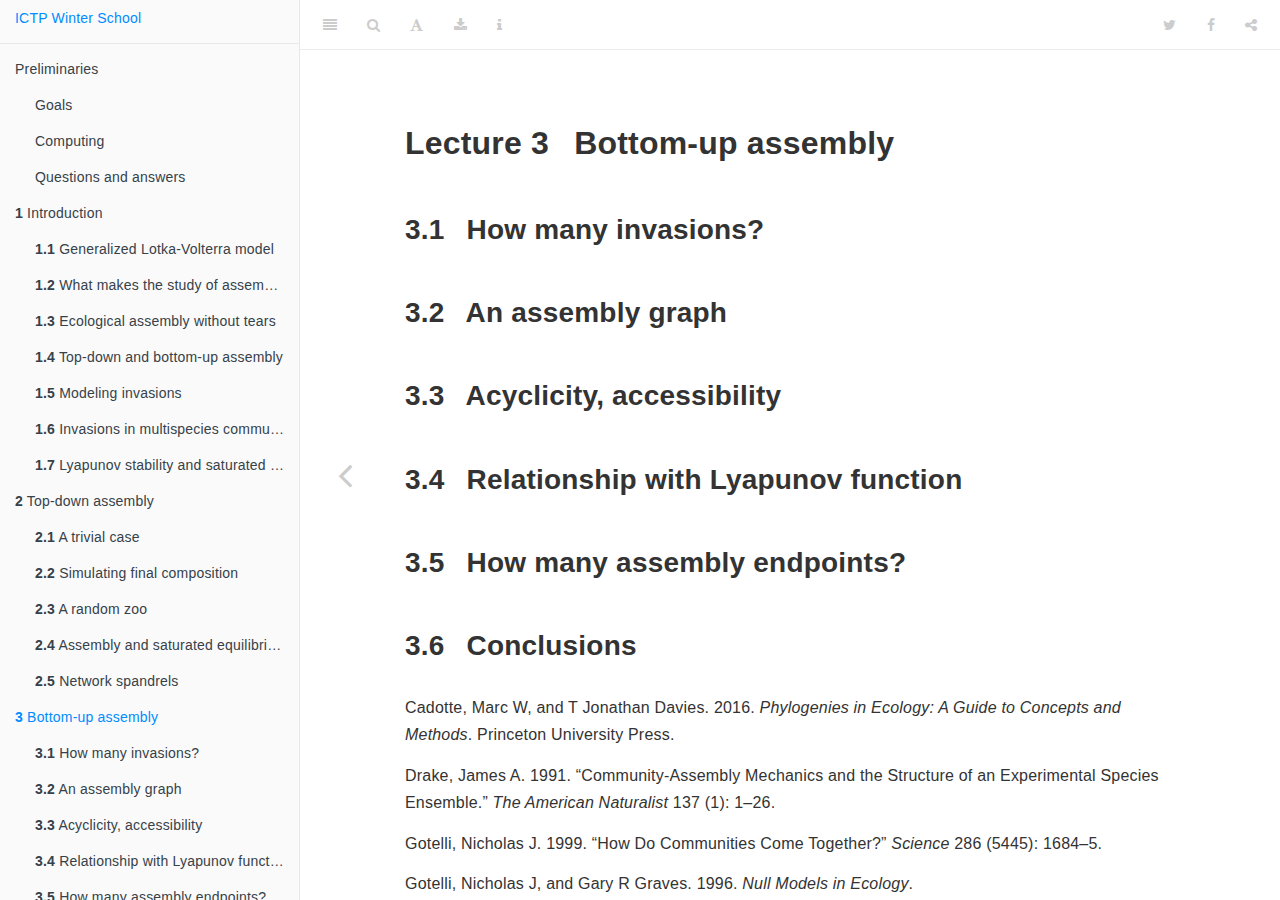
==== commit a76b6112: "Fixed some typos" ====
--- a/docs/bottom-up-assembly.html
+++ b/docs/bottom-up-assembly.html
@@ -6,7 +6,7 @@
   <meta http-equiv="X-UA-Compatible" content="IE=edge" />
   <title>Lecture 3 Bottom-up assembly | Assembly of ecological communities: some theoretical explorations</title>
   <meta name="description" content="Lecture notes prepared for the ICTP Winter School on Quantitative Systems Biology: Quantitative Approaches in Ecosystem Ecology." />
-  <meta name="generator" content="bookdown 0.18 and GitBook 2.6.7" />
+  <meta name="generator" content="bookdown 0.21 and GitBook 2.6.7" />
 
   <meta property="og:title" content="Lecture 3 Bottom-up assembly | Assembly of ecological communities: some theoretical explorations" />
   <meta property="og:type" content="book" />
@@ -24,7 +24,7 @@
 <meta name="author" content="Stefano Allesina" />
 
 
-<meta name="date" content="2020-11-29" />
+<meta name="date" content="2020-11-30" />
 
   <meta name="viewport" content="width=device-width, initial-scale=1" />
   <meta name="apple-mobile-web-app-capable" content="yes" />
@@ -50,12 +50,14 @@
 
 
 
+<link href="libs/anchor-sections-1.0/anchor-sections.css" rel="stylesheet" />
+<script src="libs/anchor-sections-1.0/anchor-sections.js"></script>
 
 
 <style type="text/css">
-code.sourceCode > span { display: inline-block; line-height: 1.25; }
-code.sourceCode > span { color: inherit; text-decoration: inherit; }
-code.sourceCode > span:empty { height: 1.2em; }
+a.sourceLine { display: inline-block; line-height: 1.25; }
+a.sourceLine { pointer-events: none; color: inherit; text-decoration: inherit; }
+a.sourceLine:empty { height: 1.2em; }
 .sourceCode { overflow: visible; }
 code.sourceCode { white-space: pre; position: relative; }
 pre.sourceCode { margin: 0; }
@@ -64,16 +66,14 @@
 }
 @media print {
 code.sourceCode { white-space: pre-wrap; }
-code.sourceCode > span { text-indent: -5em; padding-left: 5em; }
+a.sourceLine { text-indent: -1em; padding-left: 1em; }
 }
-pre.numberSource code
-  { counter-reset: source-line 0; }
-pre.numberSource code > span
-  { position: relative; left: -4em; counter-increment: source-line; }
-pre.numberSource code > span > a:first-child::before
-  { content: counter(source-line);
+pre.numberSource a.sourceLine
+  { position: relative; left: -4em; }
+pre.numberSource a.sourceLine::before
+  { content: attr(title);
     position: relative; left: -1em; text-align: right; vertical-align: baseline;
-    border: none; display: inline-block;
+    border: none; pointer-events: all; display: inline-block;
     -webkit-touch-callout: none; -webkit-user-select: none;
     -khtml-user-select: none; -moz-user-select: none;
     -ms-user-select: none; user-select: none;
@@ -82,9 +82,9 @@
   }
 pre.numberSource { margin-left: 3em; border-left: 1px solid #aaaaaa;  padding-left: 4px; }
 div.sourceCode
-  {   }
+  {  }
 @media screen {
-code.sourceCode > span > a:first-child::before { text-decoration: underline; }
+a.sourceLine::before { text-decoration: underline; }
 }
 code span.al { color: #ff0000; font-weight: bold; } /* Alert */
 code span.an { color: #60a0b0; font-weight: bold; font-style: italic; } /* Annotation */
@@ -215,6 +215,9 @@
 <p>Drake, James A. 1991. “Community-Assembly Mechanics and the Structure of an Experimental Species Ensemble.” <em>The American Naturalist</em> 137 (1): 1–26.</p>
 </div>
 <div>
+<p>Gotelli, Nicholas J. 1999. “How Do Communities Come Together?” <em>Science</em> 286 (5445): 1684–5.</p>
+</div>
+<div>
 <p>Gotelli, Nicholas J, and Gary R Graves. 1996. <em>Null Models in Ecology</em>.</p>
 </div>
 <div>
@@ -243,6 +246,9 @@
 </div>
 <div>
 <p>Solé, Ricard V, and Sergi Valverde. 2006. “Are Network Motifs the Spandrels of Cellular Complexity?” <em>Trends in Ecology &amp; Evolution</em> 21 (8): 419–22.</p>
+</div>
+<div>
+<p>Weiher, Evan, and Paul Keddy. 2001. <em>Ecological Assembly Rules: Perspectives, Advances, Retreats</em>. Cambridge University Press.</p>
 </div>
 </div>
 </div>
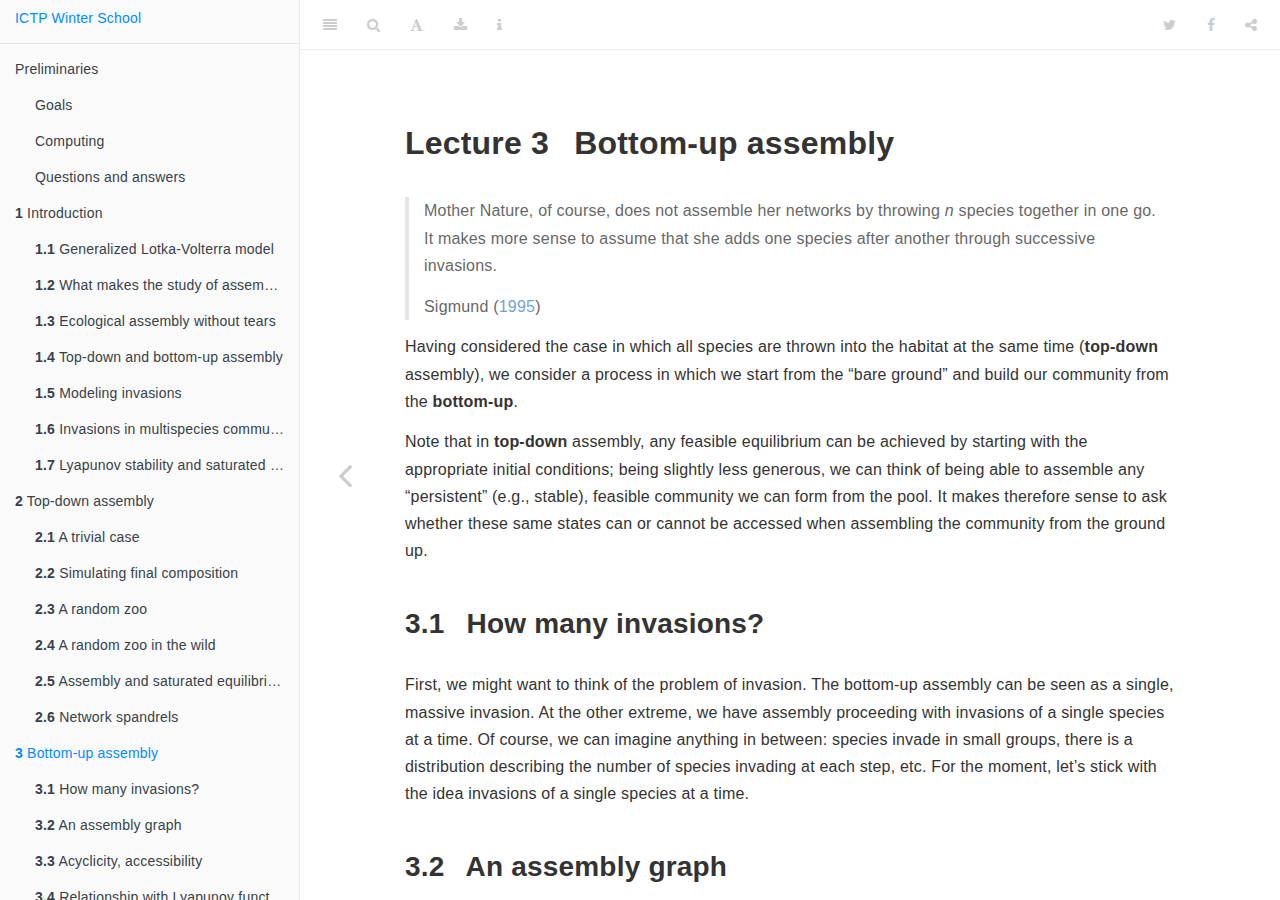
==== commit 881343f6: "fixed some refs, added figure, more on assembly graph" ====
--- a/docs/bottom-up-assembly.html
+++ b/docs/bottom-up-assembly.html
@@ -6,7 +6,7 @@
   <meta http-equiv="X-UA-Compatible" content="IE=edge" />
   <title>Lecture 3 Bottom-up assembly | Assembly of ecological communities: some theoretical explorations</title>
   <meta name="description" content="Lecture notes prepared for the ICTP Winter School on Quantitative Systems Biology: Quantitative Approaches in Ecosystem Ecology." />
-  <meta name="generator" content="bookdown 0.21 and GitBook 2.6.7" />
+  <meta name="generator" content="bookdown 0.18 and GitBook 2.6.7" />
 
   <meta property="og:title" content="Lecture 3 Bottom-up assembly | Assembly of ecological communities: some theoretical explorations" />
   <meta property="og:type" content="book" />
@@ -24,7 +24,7 @@
 <meta name="author" content="Stefano Allesina" />
 
 
-<meta name="date" content="2020-11-30" />
+<meta name="date" content="2020-12-03" />
 
   <meta name="viewport" content="width=device-width, initial-scale=1" />
   <meta name="apple-mobile-web-app-capable" content="yes" />
@@ -50,14 +50,12 @@
 
 
 
-<link href="libs/anchor-sections-1.0/anchor-sections.css" rel="stylesheet" />
-<script src="libs/anchor-sections-1.0/anchor-sections.js"></script>
 
 
 <style type="text/css">
-a.sourceLine { display: inline-block; line-height: 1.25; }
-a.sourceLine { pointer-events: none; color: inherit; text-decoration: inherit; }
-a.sourceLine:empty { height: 1.2em; }
+code.sourceCode > span { display: inline-block; line-height: 1.25; }
+code.sourceCode > span { color: inherit; text-decoration: inherit; }
+code.sourceCode > span:empty { height: 1.2em; }
 .sourceCode { overflow: visible; }
 code.sourceCode { white-space: pre; position: relative; }
 pre.sourceCode { margin: 0; }
@@ -66,14 +64,16 @@
 }
 @media print {
 code.sourceCode { white-space: pre-wrap; }
-a.sourceLine { text-indent: -1em; padding-left: 1em; }
+code.sourceCode > span { text-indent: -5em; padding-left: 5em; }
 }
-pre.numberSource a.sourceLine
-  { position: relative; left: -4em; }
-pre.numberSource a.sourceLine::before
-  { content: attr(title);
+pre.numberSource code
+  { counter-reset: source-line 0; }
+pre.numberSource code > span
+  { position: relative; left: -4em; counter-increment: source-line; }
+pre.numberSource code > span > a:first-child::before
+  { content: counter(source-line);
     position: relative; left: -1em; text-align: right; vertical-align: baseline;
-    border: none; pointer-events: all; display: inline-block;
+    border: none; display: inline-block;
     -webkit-touch-callout: none; -webkit-user-select: none;
     -khtml-user-select: none; -moz-user-select: none;
     -ms-user-select: none; user-select: none;
@@ -82,9 +82,9 @@
   }
 pre.numberSource { margin-left: 3em; border-left: 1px solid #aaaaaa;  padding-left: 4px; }
 div.sourceCode
-  {  }
+  {   }
 @media screen {
-a.sourceLine::before { text-decoration: underline; }
+code.sourceCode > span > a:first-child::before { text-decoration: underline; }
 }
 code span.al { color: #ff0000; font-weight: bold; } /* Alert */
 code span.an { color: #60a0b0; font-weight: bold; font-style: italic; } /* Annotation */
@@ -156,8 +156,9 @@
 <li class="chapter" data-level="2.1" data-path="top-down-assembly.html"><a href="top-down-assembly.html#a-trivial-case"><i class="fa fa-check"></i><b>2.1</b> A trivial case</a></li>
 <li class="chapter" data-level="2.2" data-path="top-down-assembly.html"><a href="top-down-assembly.html#simulating-final-composition"><i class="fa fa-check"></i><b>2.2</b> Simulating final composition</a></li>
 <li class="chapter" data-level="2.3" data-path="top-down-assembly.html"><a href="top-down-assembly.html#a-random-zoo"><i class="fa fa-check"></i><b>2.3</b> A random zoo</a></li>
-<li class="chapter" data-level="2.4" data-path="top-down-assembly.html"><a href="top-down-assembly.html#assembly-and-saturated-equilibrium"><i class="fa fa-check"></i><b>2.4</b> Assembly and saturated equilibrium</a></li>
-<li class="chapter" data-level="2.5" data-path="top-down-assembly.html"><a href="top-down-assembly.html#network-spandrels"><i class="fa fa-check"></i><b>2.5</b> Network spandrels</a></li>
+<li class="chapter" data-level="2.4" data-path="top-down-assembly.html"><a href="top-down-assembly.html#a-random-zoo-in-the-wild"><i class="fa fa-check"></i><b>2.4</b> A random zoo in the wild</a></li>
+<li class="chapter" data-level="2.5" data-path="top-down-assembly.html"><a href="top-down-assembly.html#assembly-and-saturated-equilibrium"><i class="fa fa-check"></i><b>2.5</b> Assembly and saturated equilibrium</a></li>
+<li class="chapter" data-level="2.6" data-path="top-down-assembly.html"><a href="top-down-assembly.html#network-spandrels"><i class="fa fa-check"></i><b>2.6</b> Network spandrels</a></li>
 </ul></li>
 <li class="chapter" data-level="3" data-path="bottom-up-assembly.html"><a href="bottom-up-assembly.html"><i class="fa fa-check"></i><b>3</b> Bottom-up assembly</a><ul>
 <li class="chapter" data-level="3.1" data-path="bottom-up-assembly.html"><a href="bottom-up-assembly.html#how-many-invasions"><i class="fa fa-check"></i><b>3.1</b> How many invasions?</a></li>
@@ -189,11 +190,22 @@
             <section class="normal" id="section-">
 <div id="bottom-up-assembly" class="section level1">
 <h1><span class="header-section-number">Lecture 3</span> Bottom-up assembly</h1>
+<blockquote>
+<p>Mother Nature, of course, does not assemble her networks by throwing <em>n</em> species together in one go. It makes more sense to assume that she adds one species after another through successive invasions.</p>
+<p><span class="citation">Sigmund (<a href="#ref-sigmuiud1995darwin" role="doc-biblioref">1995</a>)</span></p>
+</blockquote>
+<p>Having considered the case in which all species are thrown into the habitat at the same time (<strong>top-down</strong> assembly), we consider a process in which we start from the “bare ground” and build our community from the <strong>bottom-up</strong>.</p>
+<p>Note that in <strong>top-down</strong> assembly, any feasible equilibrium can be achieved by starting with the appropriate initial conditions; being slightly less generous, we can think of being able to assemble any “persistent” (e.g., stable), feasible community we can form from the pool. It makes therefore sense to ask whether these same states can or cannot be accessed when assembling the community from the ground up.</p>
 <div id="how-many-invasions" class="section level2">
 <h2><span class="header-section-number">3.1</span> How many invasions?</h2>
+<p>First, we might want to think of the problem of invasion. The bottom-up assembly can be seen as a single, massive invasion. At the other extreme, we have assembly proceeding with invasions of a single species at a time. Of course, we can imagine anything in between: species invade in small groups, there is a distribution describing the number of species invading at each step, etc. For the moment, let’s stick with the idea invasions of a single species at a time.</p>
 </div>
 <div id="an-assembly-graph" class="section level2">
 <h2><span class="header-section-number">3.2</span> An assembly graph</h2>
+<p>In GLV, a given (sub-)community has at most one feasible equilibrium; that is, there is <strong>no true multi-stability in GLV</strong>: we can find the system at different stable states, but <strong>they have to differ in composition</strong>. Because of this fact, we can devise a clever scheme to label the possible states our community can be in.</p>
+<p>We call <span class="math inline">\(0\)</span> the state in which no species are present, <span class="math inline">\(1\)</span> the state in which only species 1 is present, <span class="math inline">\(2\)</span> the state in which only species 2 is present, <span class="math inline">\(3\)</span> the state in which species 1 and 2 are both present, and so on, basically taking composition to be the base-2 representation of the label. For example, label <span class="math inline">\(11\)</span> in a community of 6 species corresponds to <span class="math inline">\(001011\)</span> (i.e., a state in which species 1, 2, and 4 are present). As this notation makes obvious, for a given pool of <span class="math inline">\(n\)</span> species, we can have up to <span class="math inline">\(2^n - 1\)</span> feasible equilibria. As we saw in Lecture 1, the existence of a feasible equilibrium is a necessary (but not sufficient—we should require also some form of stability/permanence) for coexistence.</p>
+<p>We can take these labels/states to be the <strong>nodes</strong> in a directed graph. Then, we take the <strong>edges</strong> of this graph to represent invasions, moving the local community from one state to another. To keep the graph simple, we only consider “successful” invasions (i.e., those for which the initial and final state differ), thereby removing the need for “self-loops”.</p>
+<p>This <strong>assembly graph</strong> was considered several times in the literature (see for example <span class="citation">Law and Morton (<a href="#ref-law1993alternative" role="doc-biblioref">1993</a>)</span>, <span class="citation">Hang-Kwang and Pimm (<a href="#ref-hang1993assembly" role="doc-biblioref">1993</a>)</span>, <span class="citation">Schreiber and Rittenhouse (<a href="#ref-schreiber2004simple" role="doc-biblioref">2004</a>)</span>, <span class="citation">Capitán, Cuesta, and Bascompte (<a href="#ref-capitan2009statistical" role="doc-biblioref">2009</a>)</span>). Here, we follow the approach <span class="citation">Serván and Allesina (<a href="#ref-servan2020tractable" role="doc-biblioref">2020</a>)</span>, and note that the assembly graph fully describes the assembly process whenever the assumptions that we’ve made at the onset of our exploration (invasions are rare, invasions are small, dynamics converge to equilibria) are satisfied. When this is the case, we can study the assembly process in its full glory by studying a graph (which definitely sounds more fun!).</p>
 </div>
 <div id="acyclicity-accessibility" class="section level2">
 <h2><span class="header-section-number">3.3</span> Acyclicity, accessibility</h2>
@@ -209,12 +221,24 @@
 
 <div id="refs" class="references">
 <div>
+<p>Bittleston, Leonora S, Matti Gralka, Gabriel E Leventhal, Itzhak Mizrahi, and Otto X Cordero. 2020. “Context-Dependent Dynamics Lead to the Assembly of Functionally Distinct Microbial Communities.” <em>Nature Communications</em> 11 (1): 1–10.</p>
+</div>
+<div>
 <p>Cadotte, Marc W, and T Jonathan Davies. 2016. <em>Phylogenies in Ecology: A Guide to Concepts and Methods</em>. Princeton University Press.</p>
 </div>
 <div>
+<p>Capitán, José A, José A Cuesta, and Jordi Bascompte. 2009. “Statistical Mechanics of Ecosystem Assembly.” <em>Physical Review Letters</em> 103 (16): 168101.</p>
+</div>
+<div>
+<p>Diamond, Jared M. 1975. “Assembly of Species Communities.” <em>Ecology and Evolution of Communities</em>, 342–444.</p>
+</div>
+<div>
 <p>Drake, James A. 1991. “Community-Assembly Mechanics and the Structure of an Experimental Species Ensemble.” <em>The American Naturalist</em> 137 (1): 1–26.</p>
 </div>
 <div>
+<p>Goh, Bo S. 1977. “Global Stability in Many-Species Systems.” <em>The American Naturalist</em> 111 (977): 135–43.</p>
+</div>
+<div>
 <p>Gotelli, Nicholas J. 1999. “How Do Communities Come Together?” <em>Science</em> 286 (5445): 1684–5.</p>
 </div>
 <div>
@@ -224,13 +248,19 @@
 <p>Gould, Stephen Jay, and Richard C Lewontin. 1979. “The Spandrels of San Marco and the Panglossian Paradigm: A Critique of the Adaptationist Programme.” <em>Proceedings of the Royal Society of London. Series B. Biological Sciences</em> 205 (1161): 581–98.</p>
 </div>
 <div>
+<p>Hang-Kwang, Luh, and Stuart L Pimm. 1993. “The Assembly of Ecological Communities: A Minimalist Approach.” <em>Journal of Animal Ecology</em>, 749–65.</p>
+</div>
+<div>
 <p>Hofbauer, Josef, and Karl Sigmund. 1998. <em>Evolutionary Games and Population Dynamics</em>. Cambridge University Press.</p>
 </div>
 <div>
 <p>Hubbell, Stephen P. 2001. <em>The Unified Neutral Theory of Biodiversity and Biogeography</em>. Vol. 32. Princeton University Press.</p>
 </div>
 <div>
-<p>Law, Richard, and R Daniel Morton. 1996. “Permanence and the Assembly of Ecological Communities.” <em>Ecology</em> 77 (3): 762–75.</p>
+<p>Law, Richard, and R Daniel Morton. 1993. “Alternative Permanent States of Ecological Communities.” <em>Ecology</em> 74 (5): 1347–61.</p>
+</div>
+<div>
+<p>———. 1996. “Permanence and the Assembly of Ecological Communities.” <em>Ecology</em> 77 (3): 762–75.</p>
 </div>
 <div>
 <p>Maynard, Daniel S, Carlos A Serván, and Stefano Allesina. 2018. “Network Spandrels Reflect Ecological Assembly.” <em>Ecology Letters</em> 21 (3): 324–34.</p>
@@ -239,18 +269,45 @@
 <p>Morton, R Daniel, Richard Law, Stuart L Pimm, and James A Drake. 1996. “On Models for Assembling Ecological Communities.” <em>Oikos</em>, 493–99.</p>
 </div>
 <div>
+<p>Schreiber, Sebastian J, and Seth Rittenhouse. 2004. “From Simple Rules to Cycling in Community Assembly.” <em>Oikos</em> 105 (2): 349–58.</p>
+</div>
+<div>
 <p>Serván, Carlos A, and Stefano Allesina. 2020. “Tractable Models of Ecological Assembly.” <em>bioRxiv</em>.</p>
 </div>
 <div>
 <p>Serván, Carlos A, José A Capitán, Jacopo Grilli, Kent E Morrison, and Stefano Allesina. 2018. “Coexistence of Many Species in Random Ecosystems.” <em>Nature Ecology &amp; Evolution</em> 2 (8): 1237.</p>
 </div>
 <div>
+<p>Sigmund, Karl. 1995. “Darwin’s "Circles of Complexity": Assembling Ecological Communities.” <em>Complexity</em> 1 (1): 40–44.</p>
+</div>
+<div>
 <p>Solé, Ricard V, and Sergi Valverde. 2006. “Are Network Motifs the Spandrels of Cellular Complexity?” <em>Trends in Ecology &amp; Evolution</em> 21 (8): 419–22.</p>
 </div>
 <div>
 <p>Weiher, Evan, and Paul Keddy. 2001. <em>Ecological Assembly Rules: Perspectives, Advances, Retreats</em>. Cambridge University Press.</p>
 </div>
 </div>
+</div>
+</div>
+<h3>References</h3>
+<div id="refs" class="references">
+<div id="ref-capitan2009statistical">
+<p>Capitán, José A, José A Cuesta, and Jordi Bascompte. 2009. “Statistical Mechanics of Ecosystem Assembly.” <em>Physical Review Letters</em> 103 (16): 168101.</p>
+</div>
+<div id="ref-hang1993assembly">
+<p>Hang-Kwang, Luh, and Stuart L Pimm. 1993. “The Assembly of Ecological Communities: A Minimalist Approach.” <em>Journal of Animal Ecology</em>, 749–65.</p>
+</div>
+<div id="ref-law1993alternative">
+<p>Law, Richard, and R Daniel Morton. 1993. “Alternative Permanent States of Ecological Communities.” <em>Ecology</em> 74 (5): 1347–61.</p>
+</div>
+<div id="ref-schreiber2004simple">
+<p>Schreiber, Sebastian J, and Seth Rittenhouse. 2004. “From Simple Rules to Cycling in Community Assembly.” <em>Oikos</em> 105 (2): 349–58.</p>
+</div>
+<div id="ref-servan2020tractable">
+<p>Serván, Carlos A, and Stefano Allesina. 2020. “Tractable Models of Ecological Assembly.” <em>bioRxiv</em>.</p>
+</div>
+<div id="ref-sigmuiud1995darwin">
+<p>Sigmund, Karl. 1995. “Darwin’s "Circles of Complexity": Assembling Ecological Communities.” <em>Complexity</em> 1 (1): 40–44.</p>
 </div>
 </div>
             </section>
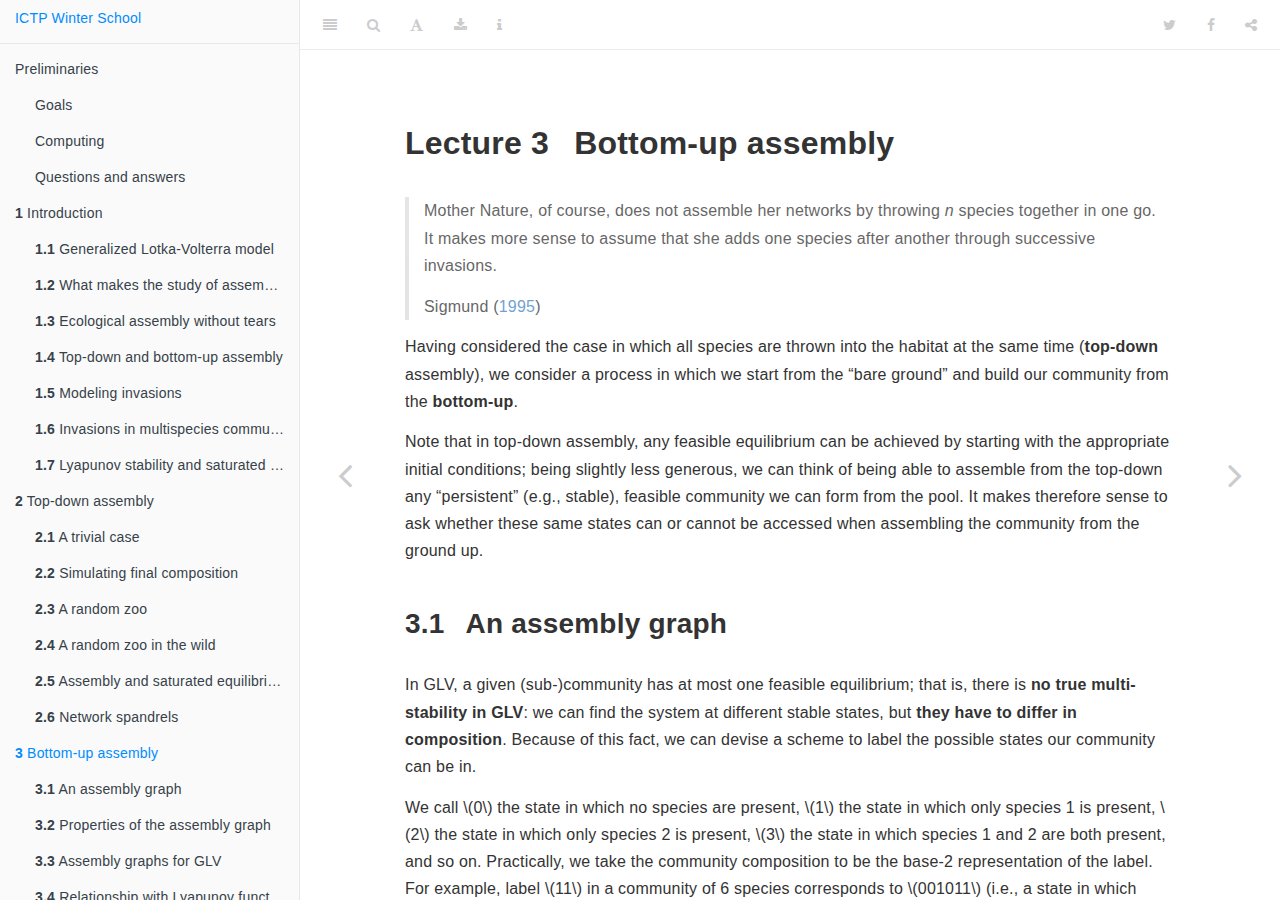
==== commit b63619f7: "Finished text 3rd lecture" ====
--- a/docs/bottom-up-assembly.html
+++ b/docs/bottom-up-assembly.html
@@ -24,7 +24,7 @@
 <meta name="author" content="Stefano Allesina" />
 
 
-<meta name="date" content="2020-12-03" />
+<meta name="date" content="2020-12-05" />
 
   <meta name="viewport" content="width=device-width, initial-scale=1" />
   <meta name="apple-mobile-web-app-capable" content="yes" />
@@ -32,7 +32,7 @@
   
   
 <link rel="prev" href="top-down-assembly.html"/>
-
+<link rel="next" href="references-and-readings.html"/>
 <script src="libs/jquery-2.2.3/jquery.min.js"></script>
 <link href="libs/gitbook-2.6.7/css/style.css" rel="stylesheet" />
 <link href="libs/gitbook-2.6.7/css/plugin-table.css" rel="stylesheet" />
@@ -161,13 +161,17 @@
 <li class="chapter" data-level="2.6" data-path="top-down-assembly.html"><a href="top-down-assembly.html#network-spandrels"><i class="fa fa-check"></i><b>2.6</b> Network spandrels</a></li>
 </ul></li>
 <li class="chapter" data-level="3" data-path="bottom-up-assembly.html"><a href="bottom-up-assembly.html"><i class="fa fa-check"></i><b>3</b> Bottom-up assembly</a><ul>
-<li class="chapter" data-level="3.1" data-path="bottom-up-assembly.html"><a href="bottom-up-assembly.html#how-many-invasions"><i class="fa fa-check"></i><b>3.1</b> How many invasions?</a></li>
-<li class="chapter" data-level="3.2" data-path="bottom-up-assembly.html"><a href="bottom-up-assembly.html#an-assembly-graph"><i class="fa fa-check"></i><b>3.2</b> An assembly graph</a></li>
-<li class="chapter" data-level="3.3" data-path="bottom-up-assembly.html"><a href="bottom-up-assembly.html#acyclicity-accessibility"><i class="fa fa-check"></i><b>3.3</b> Acyclicity, accessibility</a></li>
-<li class="chapter" data-level="3.4" data-path="bottom-up-assembly.html"><a href="bottom-up-assembly.html#relationship-with-lyapunov-function"><i class="fa fa-check"></i><b>3.4</b> Relationship with Lyapunov function</a></li>
+<li class="chapter" data-level="3.1" data-path="bottom-up-assembly.html"><a href="bottom-up-assembly.html#an-assembly-graph"><i class="fa fa-check"></i><b>3.1</b> An assembly graph</a><ul>
+<li class="chapter" data-level="3.1.1" data-path="bottom-up-assembly.html"><a href="bottom-up-assembly.html#how-many-invasions"><i class="fa fa-check"></i><b>3.1.1</b> How many invasions?</a></li>
+</ul></li>
+<li class="chapter" data-level="3.2" data-path="bottom-up-assembly.html"><a href="bottom-up-assembly.html#properties-of-the-assembly-graph"><i class="fa fa-check"></i><b>3.2</b> Properties of the assembly graph</a></li>
+<li class="chapter" data-level="3.3" data-path="bottom-up-assembly.html"><a href="bottom-up-assembly.html#assembly-graphs-for-glv"><i class="fa fa-check"></i><b>3.3</b> Assembly graphs for GLV</a></li>
+<li class="chapter" data-level="3.4" data-path="bottom-up-assembly.html"><a href="bottom-up-assembly.html#relationship-with-lyapunov-functions"><i class="fa fa-check"></i><b>3.4</b> Relationship with Lyapunov functions</a></li>
 <li class="chapter" data-level="3.5" data-path="bottom-up-assembly.html"><a href="bottom-up-assembly.html#how-many-assembly-endpoints"><i class="fa fa-check"></i><b>3.5</b> How many assembly endpoints?</a></li>
-<li class="chapter" data-level="3.6" data-path="bottom-up-assembly.html"><a href="bottom-up-assembly.html#conclusions"><i class="fa fa-check"></i><b>3.6</b> Conclusions</a></li>
-</ul></li>
+<li class="chapter" data-level="3.6" data-path="bottom-up-assembly.html"><a href="bottom-up-assembly.html#build-your-own-assembly-graph"><i class="fa fa-check"></i><b>3.6</b> Build your own assembly graph!</a></li>
+<li class="chapter" data-level="3.7" data-path="bottom-up-assembly.html"><a href="bottom-up-assembly.html#conclusions"><i class="fa fa-check"></i><b>3.7</b> Conclusions</a></li>
+</ul></li>
+<li class="chapter" data-level="4" data-path="references-and-readings.html"><a href="references-and-readings.html"><i class="fa fa-check"></i><b>4</b> References and readings</a></li>
 <li class="divider"></li>
 <li><a href="https://github.com/rstudio/bookdown" target="blank">Published with bookdown</a></li>
 
@@ -195,111 +199,118 @@
 <p><span class="citation">Sigmund (<a href="#ref-sigmuiud1995darwin" role="doc-biblioref">1995</a>)</span></p>
 </blockquote>
 <p>Having considered the case in which all species are thrown into the habitat at the same time (<strong>top-down</strong> assembly), we consider a process in which we start from the “bare ground” and build our community from the <strong>bottom-up</strong>.</p>
-<p>Note that in <strong>top-down</strong> assembly, any feasible equilibrium can be achieved by starting with the appropriate initial conditions; being slightly less generous, we can think of being able to assemble any “persistent” (e.g., stable), feasible community we can form from the pool. It makes therefore sense to ask whether these same states can or cannot be accessed when assembling the community from the ground up.</p>
-<div id="how-many-invasions" class="section level2">
-<h2><span class="header-section-number">3.1</span> How many invasions?</h2>
-<p>First, we might want to think of the problem of invasion. The bottom-up assembly can be seen as a single, massive invasion. At the other extreme, we have assembly proceeding with invasions of a single species at a time. Of course, we can imagine anything in between: species invade in small groups, there is a distribution describing the number of species invading at each step, etc. For the moment, let’s stick with the idea invasions of a single species at a time.</p>
-</div>
+<p>Note that in top-down assembly, any feasible equilibrium can be achieved by starting with the appropriate initial conditions; being slightly less generous, we can think of being able to assemble from the top-down any “persistent” (e.g., stable), feasible community we can form from the pool. It makes therefore sense to ask whether these same states can or cannot be accessed when assembling the community from the ground up.</p>
 <div id="an-assembly-graph" class="section level2">
-<h2><span class="header-section-number">3.2</span> An assembly graph</h2>
-<p>In GLV, a given (sub-)community has at most one feasible equilibrium; that is, there is <strong>no true multi-stability in GLV</strong>: we can find the system at different stable states, but <strong>they have to differ in composition</strong>. Because of this fact, we can devise a clever scheme to label the possible states our community can be in.</p>
-<p>We call <span class="math inline">\(0\)</span> the state in which no species are present, <span class="math inline">\(1\)</span> the state in which only species 1 is present, <span class="math inline">\(2\)</span> the state in which only species 2 is present, <span class="math inline">\(3\)</span> the state in which species 1 and 2 are both present, and so on, basically taking composition to be the base-2 representation of the label. For example, label <span class="math inline">\(11\)</span> in a community of 6 species corresponds to <span class="math inline">\(001011\)</span> (i.e., a state in which species 1, 2, and 4 are present). As this notation makes obvious, for a given pool of <span class="math inline">\(n\)</span> species, we can have up to <span class="math inline">\(2^n - 1\)</span> feasible equilibria. As we saw in Lecture 1, the existence of a feasible equilibrium is a necessary (but not sufficient—we should require also some form of stability/permanence) for coexistence.</p>
-<p>We can take these labels/states to be the <strong>nodes</strong> in a directed graph. Then, we take the <strong>edges</strong> of this graph to represent invasions, moving the local community from one state to another. To keep the graph simple, we only consider “successful” invasions (i.e., those for which the initial and final state differ), thereby removing the need for “self-loops”.</p>
+<h2><span class="header-section-number">3.1</span> An assembly graph</h2>
+<p>In GLV, a given (sub-)community has at most one feasible equilibrium; that is, there is <strong>no true multi-stability in GLV</strong>: we can find the system at different stable states, but <strong>they have to differ in composition</strong>. Because of this fact, we can devise a scheme to label the possible states our community can be in.</p>
+<p>We call <span class="math inline">\(0\)</span> the state in which no species are present, <span class="math inline">\(1\)</span> the state in which only species 1 is present, <span class="math inline">\(2\)</span> the state in which only species 2 is present, <span class="math inline">\(3\)</span> the state in which species 1 and 2 are both present, and so on. Practically, we take the community composition to be the base-2 representation of the label. For example, label <span class="math inline">\(11\)</span> in a community of 6 species corresponds to <span class="math inline">\(001011\)</span> (i.e., a state in which species 1, 2, and 4 are present). As this notation makes obvious, for a given pool of <span class="math inline">\(n\)</span> species, we can have up to <span class="math inline">\(2^n - 1\)</span> feasible equilibria. As we saw in Lecture 1, the existence of a feasible equilibrium is a necessary (but not sufficient—we should require also some form of stability/permanence) condition for coexistence.</p>
+<p>Clearly, any feasible (and persistent/stable) sub-community can be observed by initializing the system at (or, in case of locally/globally stable configurations, close to) the desired densities. On the other hand, unstable configurations will eventually collapse to some other sub-community. As such, we take the labels/states representing stable/persistent communities to be the <strong>nodes</strong> in a directed graph. Then, we take the <strong>edges</strong> of this graph to represent invasions, moving the local community from one state to another. To keep the graph simple, we only consider “successful” invasions (i.e., those for which the initial and final state differ), thereby removing the need for “self-loops”.</p>
 <p>This <strong>assembly graph</strong> was considered several times in the literature (see for example <span class="citation">Law and Morton (<a href="#ref-law1993alternative" role="doc-biblioref">1993</a>)</span>, <span class="citation">Hang-Kwang and Pimm (<a href="#ref-hang1993assembly" role="doc-biblioref">1993</a>)</span>, <span class="citation">Schreiber and Rittenhouse (<a href="#ref-schreiber2004simple" role="doc-biblioref">2004</a>)</span>, <span class="citation">Capitán, Cuesta, and Bascompte (<a href="#ref-capitan2009statistical" role="doc-biblioref">2009</a>)</span>). Here, we follow the approach <span class="citation">Serván and Allesina (<a href="#ref-servan2020tractable" role="doc-biblioref">2020</a>)</span>, and note that the assembly graph fully describes the assembly process whenever the assumptions that we’ve made at the onset of our exploration (invasions are rare, invasions are small, dynamics converge to equilibria) are satisfied. When this is the case, we can study the assembly process in its full glory by studying a graph (which definitely sounds more fun!).</p>
-</div>
-<div id="acyclicity-accessibility" class="section level2">
-<h2><span class="header-section-number">3.3</span> Acyclicity, accessibility</h2>
-</div>
-<div id="relationship-with-lyapunov-function" class="section level2">
-<h2><span class="header-section-number">3.4</span> Relationship with Lyapunov function</h2>
+<div id="how-many-invasions" class="section level3">
+<h3><span class="header-section-number">3.1.1</span> How many invasions?</h3>
+<p>First, we might want to think of the problem of invasion. The bottom-up assembly can be seen as a single, massive invasion. At the other extreme, we have assembly proceeding with invasions of a single species at a time. Of course, we can imagine anything in between: species invade in small groups, there is a distribution describing the number of species invading at each step, etc.</p>
+<p>For example, let’s build the assembly graph for a given set of (random) parameters: we take <span class="math inline">\(A\)</span> to be a symmetric, <strong>stable</strong> nonpositive matrix (e.g., representing competition between species), and <span class="math inline">\(r\)</span> to be a vector of positive, random growth rates. Let’s build the assembly graph when we consider that species can enter the system only one at a time:</p>
+<div class="sourceCode" id="cb38"><pre class="sourceCode r"><code class="sourceCode r"><span id="cb38-1"><a href="bottom-up-assembly.html#cb38-1"></a><span class="kw">source</span>(<span class="st">&quot;code/general_code.R&quot;</span>)</span>
+<span id="cb38-2"><a href="bottom-up-assembly.html#cb38-2"></a><span class="kw">source</span>(<span class="st">&quot;code/L-H.R&quot;</span>) <span class="co"># Lemke-Howson algorithm to get saturated equilibrium</span></span>
+<span id="cb38-3"><a href="bottom-up-assembly.html#cb38-3"></a><span class="kw">source</span>(<span class="st">&quot;code/build_assembly_graph.R&quot;</span>) <span class="co"># code to build and draw assembly graphs for symmetric matrices</span></span>
+<span id="cb38-4"><a href="bottom-up-assembly.html#cb38-4"></a><span class="kw">set.seed</span>(<span class="dv">4</span>) <span class="co"># for reproducibility</span></span>
+<span id="cb38-5"><a href="bottom-up-assembly.html#cb38-5"></a>A &lt;-<span class="st"> </span><span class="kw">build_competitive_stable</span>(<span class="dv">4</span>)</span>
+<span id="cb38-6"><a href="bottom-up-assembly.html#cb38-6"></a>r &lt;-<span class="st"> </span><span class="kw">runif</span>(<span class="dv">4</span>)</span>
+<span id="cb38-7"><a href="bottom-up-assembly.html#cb38-7"></a>assembly_invasion_<span class="dv">1</span> &lt;-<span class="st"> </span><span class="kw">build_assembly_graph</span>(r, A)</span>
+<span id="cb38-8"><a href="bottom-up-assembly.html#cb38-8"></a><span class="kw">plot_assembly_graph</span>(assembly_invasion_<span class="dv">1</span><span class="op">$</span>graph, assembly_invasion_<span class="dv">1</span><span class="op">$</span>info)</span></code></pre></div>
+<p><img src="ICTP_Winter_School_files/figure-html/unnamed-chunk-8-1.png" width="480" style="display: block; margin: auto;" /></p>
+<p>What if we allow for two invasions at a time?</p>
+<div class="sourceCode" id="cb39"><pre class="sourceCode r"><code class="sourceCode r"><span id="cb39-1"><a href="bottom-up-assembly.html#cb39-1"></a>assembly_invasion_<span class="dv">2</span> &lt;-<span class="st"> </span><span class="kw">build_assembly_graph</span>(r, A, <span class="dv">2</span>)</span>
+<span id="cb39-2"><a href="bottom-up-assembly.html#cb39-2"></a><span class="kw">plot_assembly_graph</span>(assembly_invasion_<span class="dv">2</span><span class="op">$</span>graph, assembly_invasion_<span class="dv">2</span><span class="op">$</span>info)</span></code></pre></div>
+<p><img src="ICTP_Winter_School_files/figure-html/unnamed-chunk-9-1.png" width="480" style="display: block; margin: auto;" /></p>
+<p>And allowing four invasions in one go (as in top-down assembly):</p>
+<div class="sourceCode" id="cb40"><pre class="sourceCode r"><code class="sourceCode r"><span id="cb40-1"><a href="bottom-up-assembly.html#cb40-1"></a>assembly_invasion_<span class="dv">4</span> &lt;-<span class="st"> </span><span class="kw">build_assembly_graph</span>(r, A, <span class="dv">4</span>)</span>
+<span id="cb40-2"><a href="bottom-up-assembly.html#cb40-2"></a><span class="kw">plot_assembly_graph</span>(assembly_invasion_<span class="dv">4</span><span class="op">$</span>graph, assembly_invasion_<span class="dv">4</span><span class="op">$</span>info)</span></code></pre></div>
+<p><img src="ICTP_Winter_School_files/figure-html/unnamed-chunk-10-1.png" width="480" style="display: block; margin: auto;" /></p>
+<p>For simplicity, let’s stick with the case in which only a single species enter in the local community at every invasion event.</p>
+</div>
+</div>
+<div id="properties-of-the-assembly-graph" class="section level2">
+<h2><span class="header-section-number">3.2</span> Properties of the assembly graph</h2>
+<p><strong>Accessibility</strong>: which states can we reach starting from the bare ground, and performing invasions of (say) one species at a time? We call states that can be built in this way “accessible”. Translated into graph properties, we call a state accessible if there is a path leading from the state 0 to the community of interest (“an assembly path”). If all states are accessible, we call the graph itself accessible. States that are not accessible can be reached by top-down, but not bottom-up assembly.</p>
+<p><strong>Cycles</strong>: directed cycles in the graph translate into sub-communities for which invasions drive the system in a cyclic composition (a generalization of rock-paper-scissors!).</p>
+<p><strong>Assembly endpoints</strong>: if a node has no outgoing edges, assembly will stop once the corresponding state has been reached. We call this state an “assembly endpoint”. A more complex type of assembly endpoint is that in which there is a cycle connecting two or more communities, and the cycle as a whole has no outgoing edges.</p>
+<div class="figure">
+<img src="code/assembly_cases.png" alt="" />
+<p class="caption">Possible assembly graphs</p>
+</div>
+</div>
+<div id="assembly-graphs-for-glv" class="section level2">
+<h2><span class="header-section-number">3.3</span> Assembly graphs for GLV</h2>
+<p>For GLV with symmetric, competitive interactions (actually, for a slightly more general case), <span class="citation">Serván and Allesina (<a href="#ref-servan2020tractable" role="doc-biblioref">2020</a>)</span> proved that:</p>
+<ul>
+<li><p>For a species pool of competitors (i.e., a given <span class="math inline">\(r &gt; 0\)</span> and a symmetric matrix <span class="math inline">\(A &lt; 0\)</span>), <strong>the bottom-up assembly endpoints are the same as the endpoints for top-down assembly</strong>. This means that all states are accessible, and therefore we can build any feasible, stable sub-community from the ground up. In fact, for each sub-community we can find the “shortest” assembly path, which we can construct without any extinctions.</p></li>
+<li><p><strong>The assembly graph is acyclic</strong>, meaning that we will never observe communities with cyclic compositions.</p></li>
+<li><p><strong>Every walk on the assembly graph eventually reaches a sink</strong>, and, when <span class="math inline">\(A\)</span> is stable, <strong>the sink is unique</strong>. This means that for this type of species pool, historical contingencies (<span class="citation">Fukami (<a href="#ref-fukami2015historical" role="doc-biblioref">2015</a>)</span>) are impossible—if we wait for long enough, the system will always reach the same state, thereby erasing any trace of the assembly history.</p></li>
+</ul>
+</div>
+<div id="relationship-with-lyapunov-functions" class="section level2">
+<h2><span class="header-section-number">3.4</span> Relationship with Lyapunov functions</h2>
+<p>If a graph has the properties above (acyclic, single source, single sink), then there is a way to order the node such that all edges point in the same direction (topological sorting). In this case, we can devise an “energy” associated with each community state such that assembly “maximizes” the quantity, connecting “low-energy” states to “high-energy ones” via invasion.</p>
+<p>In fact, we can even devise such a function, it is exactly the Lyapunov function devised by <span class="citation">MacArthur (<a href="#ref-macarthur1970species" role="doc-biblioref">1970</a> Note: the first paper ever in Theoretical Population Biology!)</span>:</p>
+<p><span class="math display">\[
+V(x) = 2 \sum_i r_i x_i + \sum_{i,j} A_{ij} x_i x_j
+\]</span></p>
+<p>MacArthur proved that this quantity is maximized through the dynamics. At equilibrium, we find <span class="math inline">\(V(x^\star) = \sum_i r_i x_i^\star\)</span>. During assembly, community composition changes such that <span class="math inline">\(V(\bar{x})\)</span> is maximized through the assembly process. Note that when <span class="math inline">\(r_i = 1\)</span> for all species, then <span class="math inline">\(V(\bar{x})\)</span> is simply the total biomass in the community. As such, through invasions the total biomass in the community is maximized.</p>
+<p>This result would have pleased Cowles, Gleason, Odum, and many of the pioneers of succession! For these (restrictive) conditions, assembly is indeed an orderly, predictable process, culminating in a “climax” with a clear ecological interpretation (for a similar result in a completely different context, see <span class="citation">Suweis et al. (<a href="#ref-suweis2013emergence" role="doc-biblioref">2013</a>)</span>).</p>
 </div>
 <div id="how-many-assembly-endpoints" class="section level2">
 <h2><span class="header-section-number">3.5</span> How many assembly endpoints?</h2>
+<p>What happens when the matrix <span class="math inline">\(A\)</span> is still nonpositive and symmetric, but not stable? In this case, it is Gleason who can laugh—for unstable matrices we can have several assembly endpoints, thereby reinstating the role of chance in determining the ultimate fate of the community.</p>
+<p>Interestingly, how the number of assembly endpoints changes when we change the parameters of the model is an open problem—in fact we haven’t even characterized the worse-case scenario. See <span class="citation">Biroli, Bunin, and Cammarota (<a href="#ref-biroli2018marginally" role="doc-biblioref">2018</a>)</span> for a derivation showing that they should be growing exponentially with size.</p>
+</div>
+<div id="build-your-own-assembly-graph" class="section level2">
+<h2><span class="header-section-number">3.6</span> Build your own assembly graph!</h2>
+<p>Building the assembly graph is computationally very expensive, even with all these results at hand. Fortunately, we do not need to integrate the dynamics (a point that was greatly debated in the literature, see <span class="citation">Morton et al. (<a href="#ref-morton1996models" role="doc-biblioref">1996</a>)</span> for one of the rare cases in which a debate ends up with consensus between opposing factions).</p>
+<p>Currently, the algorithm can be sketched as:</p>
+<ul>
+<li>for each of the <span class="math inline">\(2^n\)</span> possible sub-communities (ranging from bare ground to all species present), determine whether the sub-community is feasible and stable;</li>
+<li>now go through all the feasible, stable communities; for each determine the “neighbor” communities that can be reached with (say, one) invasion(s).</li>
+<li>call <span class="math inline">\(S\)</span> the feasible, stable community, and add species <span class="math inline">\(j\)</span> (or multiple species), and check that <span class="math inline">\(j\)</span> can invade when rare. If it cannot, move to the next neighbor; If it can, there are two cases:
+<ul>
+<li>if the community <span class="math inline">\(\{S, j\} = S&#39;\)</span> is feasible and stable, draw an edge <span class="math inline">\(S \to S&#39;\)</span></li>
+<li>if the community <span class="math inline">\(\{S, j\} = S&#39;\)</span> is not feasible and stable, the system will collapse to a smaller sub-community; to determine which sub-community it will collapse to, <strong>check all the possible sub-communities</strong> of <span class="math inline">\(S&#39;\)</span>, and take the one with the greatest <span class="math inline">\(V(x^\star)\)</span>, <span class="math inline">\(S&#39;&#39;\)</span>. Draw an an edge <span class="math inline">\(S \to S&#39;&#39;\)</span></li>
+</ul></li>
+</ul>
+<p>Can a better (faster, more efficient) algorithm be devised?</p>
 </div>
 <div id="conclusions" class="section level2">
-<h2><span class="header-section-number">3.6</span> Conclusions</h2>
-
+<h2><span class="header-section-number">3.7</span> Conclusions</h2>
+<p>We have explored the problem of ecological assembly by working with the Generalized Lotka-Volterra model and three main assumptions: 1) invasions are rare, such that invaders always find the local community at the attractor; 2) invasion sizes are small; and 3) dynamics always lead to equilibria–thereby allowing us to determine the effect of any invasion uniquely.</p>
+<p>These three assumptions made the study of assembly <strong>tractable, and yet not trivial</strong>, allowing us to map the complex dynamics of the system into an <strong>assembly graph</strong>, and the properties of this graph translate directly into ecological properties of the assembly process.</p>
+<p>For competitive Lotka-Volterra with symmetric interactions, when the interaction matrix is stable, all assembly paths will eventually lead to the same state (the “saturated equilibrium” we’ve seen in Lectures 1 and 2). In this case, the history that led to the community cannot be reconstructed from the final state. When the matrix of interactions is unstable, on the other hand, the system can end up in different places depending on the history of assembly.</p>
+<p>We have also found that for these cases, <strong>top-down</strong> (all in one go) and <strong>bottom-up</strong> (sequential) assembly can reach exactly the same states. Top-down assembly experiments (e.g., with bacterial communities) are much easier to perform than bottom-up ones, and I believe that this approach has been underexploited (both theoretically, and experimentally).</p>
+<p>Much more work remains to be done to reach a general theory of ecological assembly (even for GLV), but the results shown here provide a good springboard, and an expectation, for the study of more complex cases.</p>
+</div>
+</div>
+<h3> References and readings</h3>
 <div id="refs" class="references">
-<div>
-<p>Bittleston, Leonora S, Matti Gralka, Gabriel E Leventhal, Itzhak Mizrahi, and Otto X Cordero. 2020. “Context-Dependent Dynamics Lead to the Assembly of Functionally Distinct Microbial Communities.” <em>Nature Communications</em> 11 (1): 1–10.</p>
-</div>
-<div>
-<p>Cadotte, Marc W, and T Jonathan Davies. 2016. <em>Phylogenies in Ecology: A Guide to Concepts and Methods</em>. Princeton University Press.</p>
-</div>
-<div>
-<p>Capitán, José A, José A Cuesta, and Jordi Bascompte. 2009. “Statistical Mechanics of Ecosystem Assembly.” <em>Physical Review Letters</em> 103 (16): 168101.</p>
-</div>
-<div>
-<p>Diamond, Jared M. 1975. “Assembly of Species Communities.” <em>Ecology and Evolution of Communities</em>, 342–444.</p>
-</div>
-<div>
-<p>Drake, James A. 1991. “Community-Assembly Mechanics and the Structure of an Experimental Species Ensemble.” <em>The American Naturalist</em> 137 (1): 1–26.</p>
-</div>
-<div>
-<p>Goh, Bo S. 1977. “Global Stability in Many-Species Systems.” <em>The American Naturalist</em> 111 (977): 135–43.</p>
-</div>
-<div>
-<p>Gotelli, Nicholas J. 1999. “How Do Communities Come Together?” <em>Science</em> 286 (5445): 1684–5.</p>
-</div>
-<div>
-<p>Gotelli, Nicholas J, and Gary R Graves. 1996. <em>Null Models in Ecology</em>.</p>
-</div>
-<div>
-<p>Gould, Stephen Jay, and Richard C Lewontin. 1979. “The Spandrels of San Marco and the Panglossian Paradigm: A Critique of the Adaptationist Programme.” <em>Proceedings of the Royal Society of London. Series B. Biological Sciences</em> 205 (1161): 581–98.</p>
-</div>
-<div>
-<p>Hang-Kwang, Luh, and Stuart L Pimm. 1993. “The Assembly of Ecological Communities: A Minimalist Approach.” <em>Journal of Animal Ecology</em>, 749–65.</p>
-</div>
-<div>
-<p>Hofbauer, Josef, and Karl Sigmund. 1998. <em>Evolutionary Games and Population Dynamics</em>. Cambridge University Press.</p>
-</div>
-<div>
-<p>Hubbell, Stephen P. 2001. <em>The Unified Neutral Theory of Biodiversity and Biogeography</em>. Vol. 32. Princeton University Press.</p>
-</div>
-<div>
-<p>Law, Richard, and R Daniel Morton. 1993. “Alternative Permanent States of Ecological Communities.” <em>Ecology</em> 74 (5): 1347–61.</p>
-</div>
-<div>
-<p>———. 1996. “Permanence and the Assembly of Ecological Communities.” <em>Ecology</em> 77 (3): 762–75.</p>
-</div>
-<div>
-<p>Maynard, Daniel S, Carlos A Serván, and Stefano Allesina. 2018. “Network Spandrels Reflect Ecological Assembly.” <em>Ecology Letters</em> 21 (3): 324–34.</p>
-</div>
-<div>
-<p>Morton, R Daniel, Richard Law, Stuart L Pimm, and James A Drake. 1996. “On Models for Assembling Ecological Communities.” <em>Oikos</em>, 493–99.</p>
-</div>
-<div>
-<p>Schreiber, Sebastian J, and Seth Rittenhouse. 2004. “From Simple Rules to Cycling in Community Assembly.” <em>Oikos</em> 105 (2): 349–58.</p>
-</div>
-<div>
-<p>Serván, Carlos A, and Stefano Allesina. 2020. “Tractable Models of Ecological Assembly.” <em>bioRxiv</em>.</p>
-</div>
-<div>
-<p>Serván, Carlos A, José A Capitán, Jacopo Grilli, Kent E Morrison, and Stefano Allesina. 2018. “Coexistence of Many Species in Random Ecosystems.” <em>Nature Ecology &amp; Evolution</em> 2 (8): 1237.</p>
-</div>
-<div>
-<p>Sigmund, Karl. 1995. “Darwin’s "Circles of Complexity": Assembling Ecological Communities.” <em>Complexity</em> 1 (1): 40–44.</p>
-</div>
-<div>
-<p>Solé, Ricard V, and Sergi Valverde. 2006. “Are Network Motifs the Spandrels of Cellular Complexity?” <em>Trends in Ecology &amp; Evolution</em> 21 (8): 419–22.</p>
-</div>
-<div>
-<p>Weiher, Evan, and Paul Keddy. 2001. <em>Ecological Assembly Rules: Perspectives, Advances, Retreats</em>. Cambridge University Press.</p>
-</div>
-</div>
-</div>
-</div>
-<h3>References</h3>
-<div id="refs" class="references">
+<div id="ref-biroli2018marginally">
+<p>Biroli, Giulio, Guy Bunin, and Chiara Cammarota. 2018. “Marginally Stable Equilibria in Critical Ecosystems.” <em>New Journal of Physics</em> 20 (8): 083051.</p>
+</div>
 <div id="ref-capitan2009statistical">
 <p>Capitán, José A, José A Cuesta, and Jordi Bascompte. 2009. “Statistical Mechanics of Ecosystem Assembly.” <em>Physical Review Letters</em> 103 (16): 168101.</p>
 </div>
+<div id="ref-fukami2015historical">
+<p>Fukami, Tadashi. 2015. “Historical Contingency in Community Assembly: Integrating Niches, Species Pools, and Priority Effects.” <em>Annual Review of Ecology, Evolution, and Systematics</em> 46: 1–23.</p>
+</div>
 <div id="ref-hang1993assembly">
 <p>Hang-Kwang, Luh, and Stuart L Pimm. 1993. “The Assembly of Ecological Communities: A Minimalist Approach.” <em>Journal of Animal Ecology</em>, 749–65.</p>
 </div>
 <div id="ref-law1993alternative">
 <p>Law, Richard, and R Daniel Morton. 1993. “Alternative Permanent States of Ecological Communities.” <em>Ecology</em> 74 (5): 1347–61.</p>
 </div>
+<div id="ref-macarthur1970species">
+<p>MacArthur, Robert. 1970. “Species Packing and Competitive Equilibrium for Many Species.” <em>Theoretical Population Biology</em> 1 (1): 1–11.</p>
+</div>
+<div id="ref-morton1996models">
+<p>Morton, R Daniel, Richard Law, Stuart L Pimm, and James A Drake. 1996. “On Models for Assembling Ecological Communities.” <em>Oikos</em>, 493–99.</p>
+</div>
 <div id="ref-schreiber2004simple">
 <p>Schreiber, Sebastian J, and Seth Rittenhouse. 2004. “From Simple Rules to Cycling in Community Assembly.” <em>Oikos</em> 105 (2): 349–58.</p>
 </div>
@@ -308,6 +319,9 @@
 </div>
 <div id="ref-sigmuiud1995darwin">
 <p>Sigmund, Karl. 1995. “Darwin’s "Circles of Complexity": Assembling Ecological Communities.” <em>Complexity</em> 1 (1): 40–44.</p>
+</div>
+<div id="ref-suweis2013emergence">
+<p>Suweis, Samir, Filippo Simini, Jayanth R Banavar, and Amos Maritan. 2013. “Emergence of Structural and Dynamical Properties of Ecological Mutualistic Networks.” <em>Nature</em> 500 (7463): 449–52.</p>
 </div>
 </div>
             </section>
@@ -315,8 +329,8 @@
           </div>
         </div>
       </div>
-<a href="top-down-assembly.html" class="navigation navigation-prev navigation-unique" aria-label="Previous page"><i class="fa fa-angle-left"></i></a>
-
+<a href="top-down-assembly.html" class="navigation navigation-prev " aria-label="Previous page"><i class="fa fa-angle-left"></i></a>
+<a href="references-and-readings.html" class="navigation navigation-next " aria-label="Next page"><i class="fa fa-angle-right"></i></a>
     </div>
   </div>
 <script src="libs/gitbook-2.6.7/js/app.min.js"></script>
